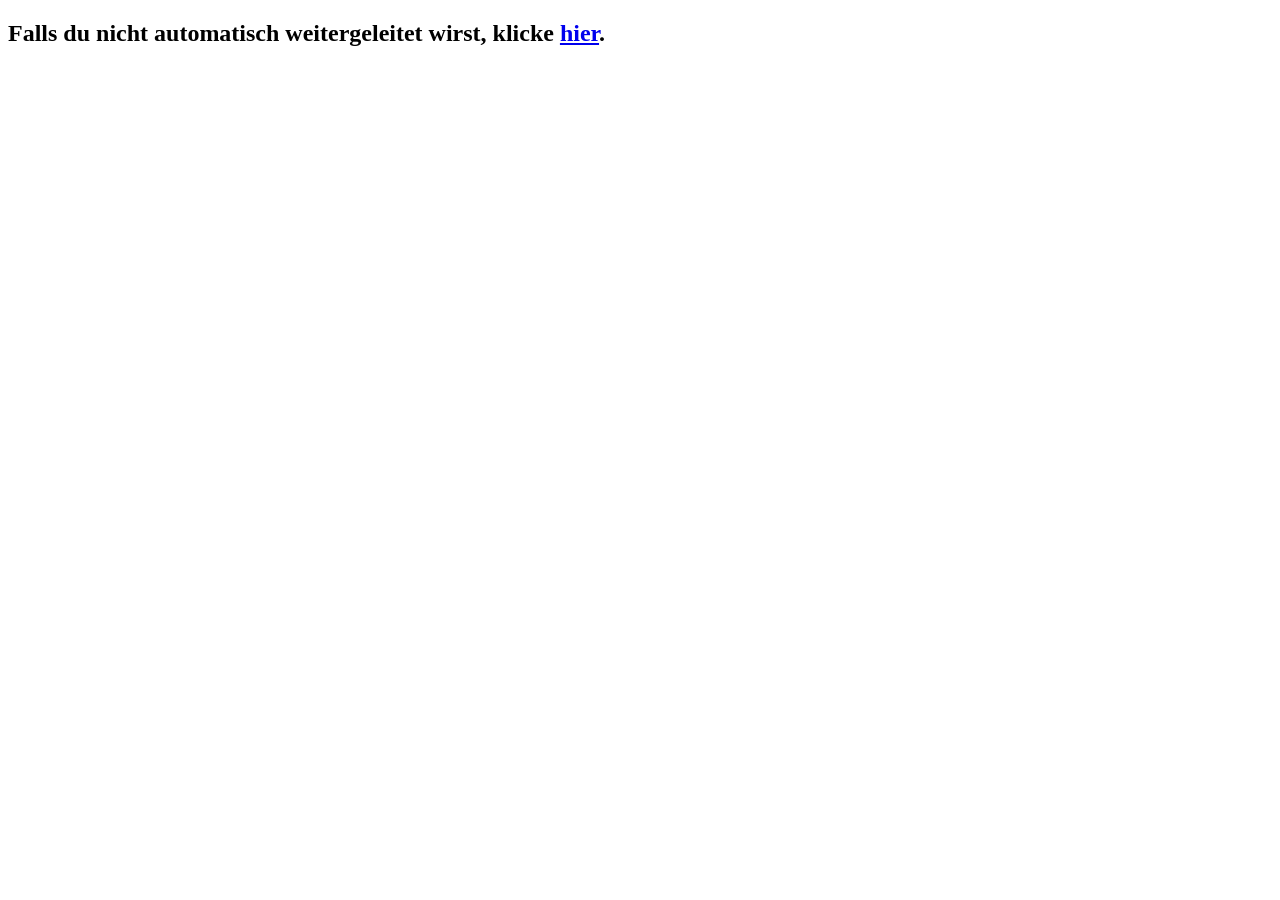
==== Public/index.html @ a08546e2 "test" ====
<!DOCTYPE html>
<html lang="de">
<head>
    <meta charset="UTF-8">
    <!-- Leitet nach genau 3 Sekunden auf die login.html weiter -->
    <meta http-equiv="refresh" content="3; URL=login.html">
    <title>Weiterleitung...</title>
</head>
<body>
    <h2>Falls du nicht automatisch weitergeleitet wirst, klicke <a href="login.html">hier</a>.</h2>
</body>
</html>
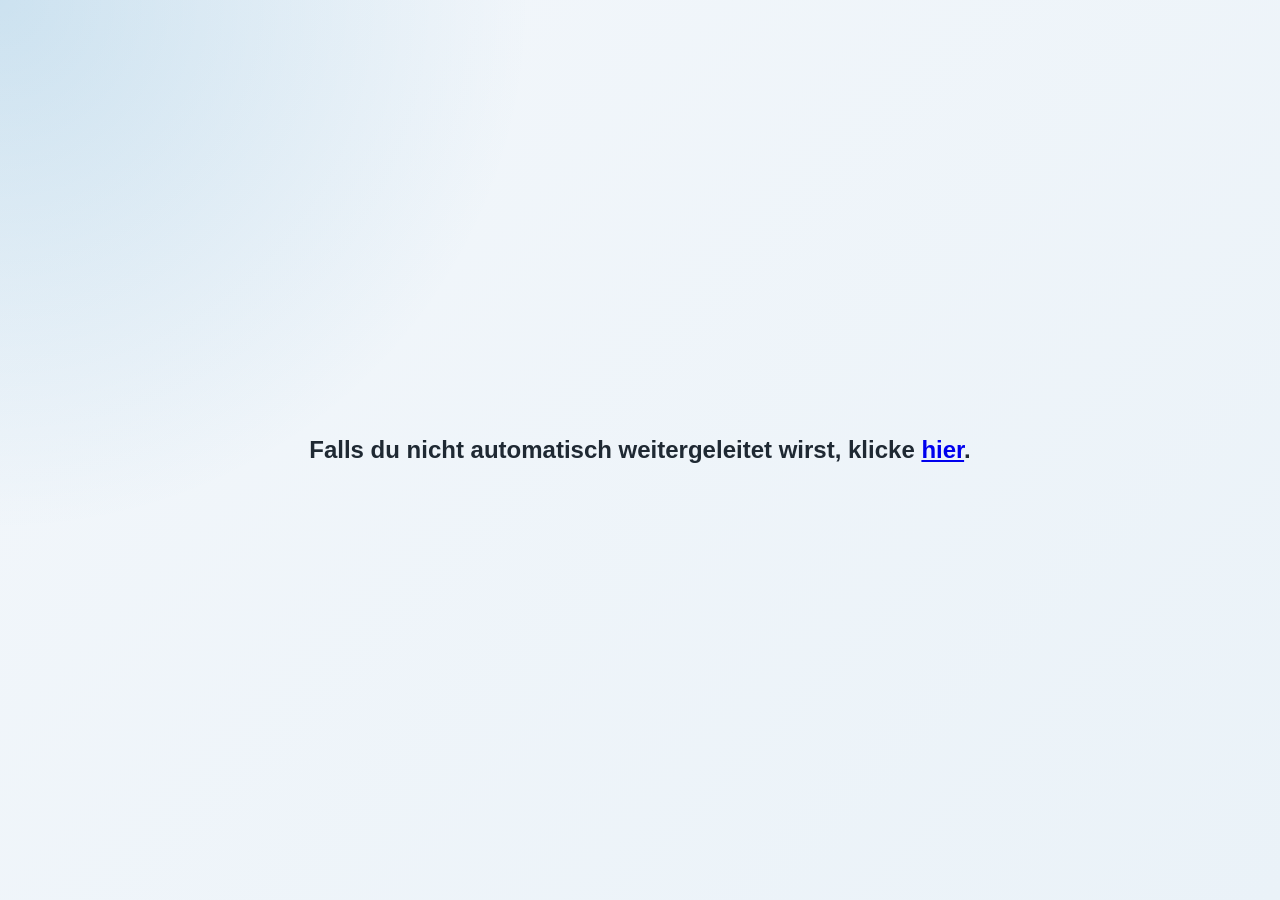
==== commit a6f76348: "redirection" ====
--- a/Public/index.html
+++ b/Public/index.html
@@ -5,8 +5,9 @@
     <!-- Leitet nach genau 3 Sekunden auf die login.html weiter -->
     <meta http-equiv="refresh" content="3; URL=login.html">
     <title>Weiterleitung...</title>
+    <link rel="stylesheet" href="CSS/style.css">
 </head>
-<body>
+<body class="auth-page">
     <h2>Falls du nicht automatisch weitergeleitet wirst, klicke <a href="login.html">hier</a>.</h2>
 </body>
 </html>
--- a/Public/CSS/style.css
+++ b/Public/CSS/style.css
@@ -0,0 +1,695 @@
+:root {
+    --bg: #f3f7fb;
+    --bg-soft: #eaf2f8;
+    --card: #ffffff;
+    --primary: #2f66a3;
+    --primary-dark: #2f66a3;
+    --primary-soft: #e4f3fb;
+    --accent: #f59e0b;
+    --text: #1f2933;
+    --muted: #64748b;
+    --border: #d8e3ec;
+    --white: #ffffff;
+    --shadow: 0 24px 60px rgba(15, 23, 42, 0.14);
+    --radius-large: 28px;
+    --radius-medium: 16px;
+}
+
+* {
+    box-sizing: border-box;
+}
+
+body {
+    margin: 0;
+    font-family: Arial, Helvetica, sans-serif;
+    color: var(--text);
+    background:
+        radial-gradient(circle at top left, rgba(0, 115, 181, 0.16), transparent 34%),
+        linear-gradient(135deg, var(--bg), var(--bg-soft));
+}
+
+.auth-page {
+    min-height: 100vh;
+    display: flex;
+    align-items: center;
+    justify-content: center;
+    padding: 32px;
+}
+
+.auth-layout {
+    width: 100%;
+    max-width: 1080px;
+    display: grid;
+    grid-template-columns: 1.1fr 430px;
+    gap: 34px;
+    align-items: center;
+}
+
+.auth-info {
+    padding: 42px;
+}
+
+
+.brand-name {
+    margin: 0;
+    font-size: 26px;
+    font-weight: 800;
+    letter-spacing: -0.5px;
+    color: var(--primary-dark);
+}
+
+.brand-subtitle {
+    margin: 2px 0 0;
+    color: var(--muted);
+    font-weight: 700;
+}
+
+.auth-info h1 {
+    max-width: 620px;
+    margin: 0 0 18px;
+    font-size: clamp(36px, 5vw, 58px);
+    line-height: 1.04;
+    letter-spacing: -1.4px;
+}
+
+.auth-info > p {
+    max-width: 560px;
+    margin: 0;
+    color: var(--muted);
+    font-size: 18px;
+    line-height: 1.7;
+}
+
+.info-list {
+    display: grid;
+    gap: 12px;
+    margin-top: 34px;
+    max-width: 560px;
+}
+
+.info-list div {
+    background: rgba(255, 255, 255, 0.72);
+    border: 1px solid rgba(216, 227, 236, 0.9);
+    border-radius: 999px;
+    padding: 13px 18px;
+    color: var(--text);
+    font-weight: 700;
+}
+
+.info-list div::before {
+    content: "✓";
+    color: var(--primary);
+    font-weight: 900;
+    margin-right: 10px;
+}
+
+.auth-card {
+    background: rgba(255, 255, 255, 0.94);
+    border: 1px solid var(--border);
+    border-radius: var(--radius-large);
+    padding: 34px;
+    box-shadow: var(--shadow);
+}
+
+.auth-header {
+    margin-bottom: 26px;
+}
+
+.eyebrow {
+    display: inline-block;
+    margin-bottom: 10px;
+    padding: 7px 12px;
+    background: var(--primary-soft);
+    color: var(--primary-dark);
+    border-radius: 999px;
+    font-size: 13px;
+    font-weight: 800;
+}
+
+.auth-header h2 {
+    margin: 0 0 8px;
+    font-size: 34px;
+    letter-spacing: -0.8px;
+}
+
+.auth-header p {
+    margin: 0;
+    color: var(--muted);
+    line-height: 1.5;
+}
+
+.auth-form {
+    display: flex;
+    flex-direction: column;
+    gap: 17px;
+}
+
+.form-group {
+    display: flex;
+    flex-direction: column;
+    gap: 8px;
+}
+
+.form-group label {
+    font-weight: 800;
+    font-size: 14px;
+}
+
+.form-group input,
+.form-group select {
+    width: 100%;
+    padding: 14px 15px;
+    border: 1px solid var(--border);
+    border-radius: var(--radius-medium);
+    font-size: 16px;
+    background: var(--white);
+    color: var(--text);
+    outline: none;
+}
+
+.form-group input:focus,
+.form-group select:focus {
+    border-color: var(--primary);
+    box-shadow: 0 0 0 4px rgba(0, 115, 181, 0.14);
+}
+
+.btn {
+    width: 100%;
+    border: none;
+    border-radius: var(--radius-medium);
+    padding: 15px 20px;
+    font-size: 16px;
+    font-weight: 900;
+    cursor: pointer;
+    transition: 0.2s ease;
+}
+
+.btn-primary {
+    margin-top: 4px;
+    background: var(--primary);
+    color: var(--white);
+}
+
+.btn-primary:hover {
+    background: var(--primary-dark);
+    transform: translateY(-1px);
+}
+
+.auth-links {
+    margin-top: 24px;
+    padding-top: 22px;
+    border-top: 1px solid var(--border);
+    text-align: center;
+}
+
+.auth-links p {
+    margin: 0 0 6px;
+    color: var(--muted);
+}
+
+.auth-links a,
+.secondary-links a {
+    color: var(--primary);
+    font-weight: 800;
+    text-decoration: none;
+}
+
+.auth-links a:hover,
+.secondary-links a:hover {
+    text-decoration: underline;
+}
+
+.secondary-links {
+    display: flex;
+    justify-content: center;
+    gap: 18px;
+    margin-top: 20px;
+    font-size: 14px;
+}
+
+@media (max-width: 880px) {
+    .auth-layout {
+        grid-template-columns: 1fr;
+        max-width: 520px;
+    }
+
+    .auth-info {
+        padding: 10px;
+        text-align: center;
+    }
+
+    .brand {
+        justify-content: center;
+        margin-bottom: 28px;
+    }
+
+    .auth-info > p,
+    .info-list {
+        margin-left: auto;
+        margin-right: auto;
+    }
+}
+
+@media (max-width: 520px) {
+    .auth-page {
+        padding: 18px;
+    }
+
+    .auth-card {
+        padding: 24px;
+        border-radius: 22px;
+    }
+
+    .secondary-links {
+        flex-direction: column;
+        gap: 8px;
+    }
+
+    .info-list div {
+        border-radius: 18px;
+    }
+}
+.auth-page {
+    min-height: 100vh;
+    padding: 0;
+    display: flex;
+    flex-direction: column;
+}
+
+.topbar {
+    width: 100%;
+    height: 76px;
+    background: #050505;
+    color: #ffffff;
+    display: flex;
+    align-items: center;
+    justify-content: space-between;
+    padding: 0 42px;
+}
+
+.topbar-brand {
+    display: flex;
+    align-items: center;
+    gap: 14px;
+    color: #ffffff;
+    text-decoration: none;
+    font-weight: 800;
+    font-size: 20px;
+    margin: 0 auto;
+}
+
+.logo-placeholder {
+    color: #ffffff;
+    font-size: 28px;
+    font-weight: 900;
+    letter-spacing: -1px;
+}
+
+.topbar-nav {
+    display: flex;
+    align-items: center;
+    gap: 24px;
+}
+
+.topbar-nav a {
+    color: #ffffff;
+    text-decoration: none;
+    font-weight: 700;
+    font-size: 15px;
+    opacity: 0.86;
+}
+
+.topbar-nav a:hover {
+    opacity: 1;
+    color: #2f66a3;
+}
+
+.auth-layout {
+    flex: 1;
+    padding: 32px;
+}
+.auth-page {
+    min-height: 100vh;
+    padding: 0;
+    display: flex;
+    flex-direction: column;
+}
+
+.topbar {
+    width: 100%;
+    height: 82px;
+    background: #000000;
+    color: #ffffff;
+    display: flex;
+    align-items: center;
+    justify-content: space-between;
+    padding: 0 42px;
+}
+
+.topbar-brand {
+    display: flex;
+    align-items: center;
+    gap: 18px;
+    color: #ffffff;
+    text-decoration: none;
+    font-weight: 800;
+    font-size: 20px;
+}
+
+.topbar-logo {
+    height: 48px;
+    width: auto;
+    display: block;
+    margin: central;
+}
+
+.topbar-nav {
+    display: flex;
+    align-items: center;
+    gap: 24px;
+}
+
+.topbar-nav a {
+    color: #ffffff;
+    text-decoration: none;
+    font-weight: 700;
+    font-size: 15px;
+    opacity: 0.9;
+}
+
+.topbar-nav a:hover {
+    opacity: 1;
+    color: #2f66a3;
+}
+
+.auth-layout {
+    flex: 1;
+    padding: 32px;
+}
+
+.dashboard-auth-layout {
+    max-width: 1120px;
+}
+
+.dashboard-panel {
+    background: rgba(255, 255, 255, 0.94);
+    border: 1px solid var(--border);
+    border-radius: var(--radius-large);
+    padding: 34px;
+    box-shadow: var(--shadow);
+    width: 100%;
+    max-width: 520px;
+}
+
+.dashboard-actions {
+    display: grid;
+    gap: 16px;
+    margin-top: 24px;
+}
+
+.dashboard-action-card {
+    display: flex;
+    align-items: center;
+    gap: 16px;
+    padding: 18px;
+    border: 1px solid var(--border);
+    border-radius: var(--radius-medium);
+    background: #ffffff;
+    color: var(--text);
+    text-decoration: none;
+    transition: 0.2s ease;
+}
+
+.dashboard-action-card:hover {
+    border-color: var(--primary);
+    background: var(--primary-soft);
+    transform: translateY(-2px);
+}
+
+.dashboard-action-icon {
+    min-width: 48px;
+    height: 48px;
+    border-radius: 14px;
+    background: #e8f0f7;
+    display: grid;
+    place-items: center;
+    font-size: 22px;
+}
+
+.dashboard-action-card h3 {
+    margin: 0 0 5px;
+    font-size: 18px;
+}
+
+.dashboard-action-card p {
+    margin: 0;
+    color: var(--muted);
+    font-size: 14px;
+    line-height: 1.45;
+}
+
+.dashboard-footer-links {
+    display: flex;
+    justify-content: center;
+    gap: 18px;
+    margin-top: 26px;
+    padding-top: 22px;
+    border-top: 1px solid var(--border);
+    font-size: 14px;
+}
+
+.dashboard-footer-links a {
+    color: var(--primary);
+    font-weight: 800;
+    text-decoration: none;
+}
+
+.dashboard-footer-links a:hover {
+    text-decoration: underline;
+}
+
+@media (max-width: 880px) {
+    .dashboard-panel {
+        max-width: 100%;
+    }
+
+    .dashboard-footer-links {
+        flex-direction: column;
+        align-items: center;
+        gap: 8px;
+    }
+}
+
+.topbar-account {
+    margin-left: auto;
+    display: flex;
+    align-items: center;
+    gap: 14px;
+    color: #ffffff;
+}
+
+.account-name {
+    font-size: 15px;
+    font-weight: 700;
+    color: #ffffff;
+}
+
+.logout-button {
+    padding: 8px 14px;
+    border: 1px solid rgba(255, 255, 255, 0.45);
+    border-radius: 999px;
+    color: #ffffff;
+    text-decoration: none;
+    font-size: 14px;
+    font-weight: 700;
+    transition: 0.2s ease;
+}
+
+.logout-button:hover {
+    background: #ffffff;
+    color: #050505;
+}
+
+@media (max-width: 600px) {
+    .topbar-account {
+        gap: 8px;
+    }
+
+    .account-name {
+        font-size: 13px;
+    }
+
+    .logout-button {
+        padding: 7px 10px;
+        font-size: 13px;
+    }
+}
+
+.lobby-layout {
+    width: 100%;
+    max-width: 1120px;
+    margin: 0 auto;
+    padding: 72px 32px;
+    display: grid;
+    grid-template-columns: 1fr 480px;
+    gap: 70px;
+    align-items: center;
+}
+
+.lobby-info h1 {
+    margin: 16px 0 18px;
+    font-size: clamp(42px, 5vw, 64px);
+    line-height: 1.05;
+    letter-spacing: -1.4px;
+}
+
+.lobby-info p {
+    max-width: 560px;
+    margin: 0;
+    color: var(--muted);
+    font-size: 18px;
+    line-height: 1.7;
+}
+
+.lobby-code-box {
+    margin-top: 36px;
+    width: fit-content;
+    min-width: 260px;
+    padding: 22px 30px;
+    border: 1px solid var(--border);
+    border-radius: var(--radius-large);
+    background: rgba(255, 255, 255, 0.88);
+    box-shadow: var(--shadow);
+}
+
+.lobby-code-box span {
+    display: block;
+    color: var(--muted);
+    font-size: 14px;
+    font-weight: 800;
+    margin-bottom: 8px;
+}
+
+.lobby-code-box strong {
+    display: block;
+    font-size: 46px;
+    letter-spacing: 8px;
+    color: var(--primary);
+    line-height: 1;
+}
+
+.lobby-panel {
+    background: rgba(255, 255, 255, 0.94);
+    border: 1px solid var(--border);
+    border-radius: var(--radius-large);
+    padding: 34px;
+    box-shadow: var(--shadow);
+}
+
+.lobby-meta {
+    display: grid;
+    grid-template-columns: 1fr 1fr;
+    gap: 14px;
+    margin: 24px 0;
+}
+
+.lobby-meta div {
+    padding: 16px;
+    border: 1px solid var(--border);
+    border-radius: var(--radius-medium);
+    background: #ffffff;
+}
+
+.lobby-meta span {
+    display: block;
+    color: var(--muted);
+    font-size: 13px;
+    font-weight: 700;
+    margin-bottom: 6px;
+}
+
+.lobby-meta strong {
+    display: block;
+    color: var(--text);
+    font-size: 15px;
+    line-height: 1.35;
+}
+
+.participant-list {
+    display: grid;
+    gap: 12px;
+    margin-top: 24px;
+}
+
+.participant-item {
+    display: flex;
+    align-items: center;
+    justify-content: space-between;
+    padding: 14px 16px;
+    border: 1px solid var(--border);
+    border-radius: var(--radius-medium);
+    background: #ffffff;
+}
+
+.participant-item span {
+    font-weight: 800;
+    color: var(--text);
+}
+
+.participant-item small {
+    color: var(--primary);
+    font-weight: 800;
+}
+
+.lobby-actions {
+    margin-top: 28px;
+    padding-top: 22px;
+    border-top: 1px solid var(--border);
+    display: flex;
+    flex-direction: column;
+    gap: 14px;
+}
+
+.lobby-button {
+    display: block;
+    text-align: center;
+    text-decoration: none;
+}
+
+.lobby-secondary-link {
+    text-align: center;
+    color: var(--primary);
+    text-decoration: none;
+    font-weight: 800;
+}
+
+.lobby-secondary-link:hover {
+    text-decoration: underline;
+}
+
+@media (max-width: 920px) {
+    .lobby-layout {
+        grid-template-columns: 1fr;
+        gap: 36px;
+        padding: 42px 20px;
+    }
+
+    .lobby-code-box {
+        width: 100%;
+    }
+}
+
+@media (max-width: 540px) {
+    .lobby-meta {
+        grid-template-columns: 1fr;
+    }
+
+    .lobby-panel {
+        padding: 24px;
+    }
+
+    .lobby-code-box strong {
+        font-size: 38px;
+        letter-spacing: 5px;
+    }
+}
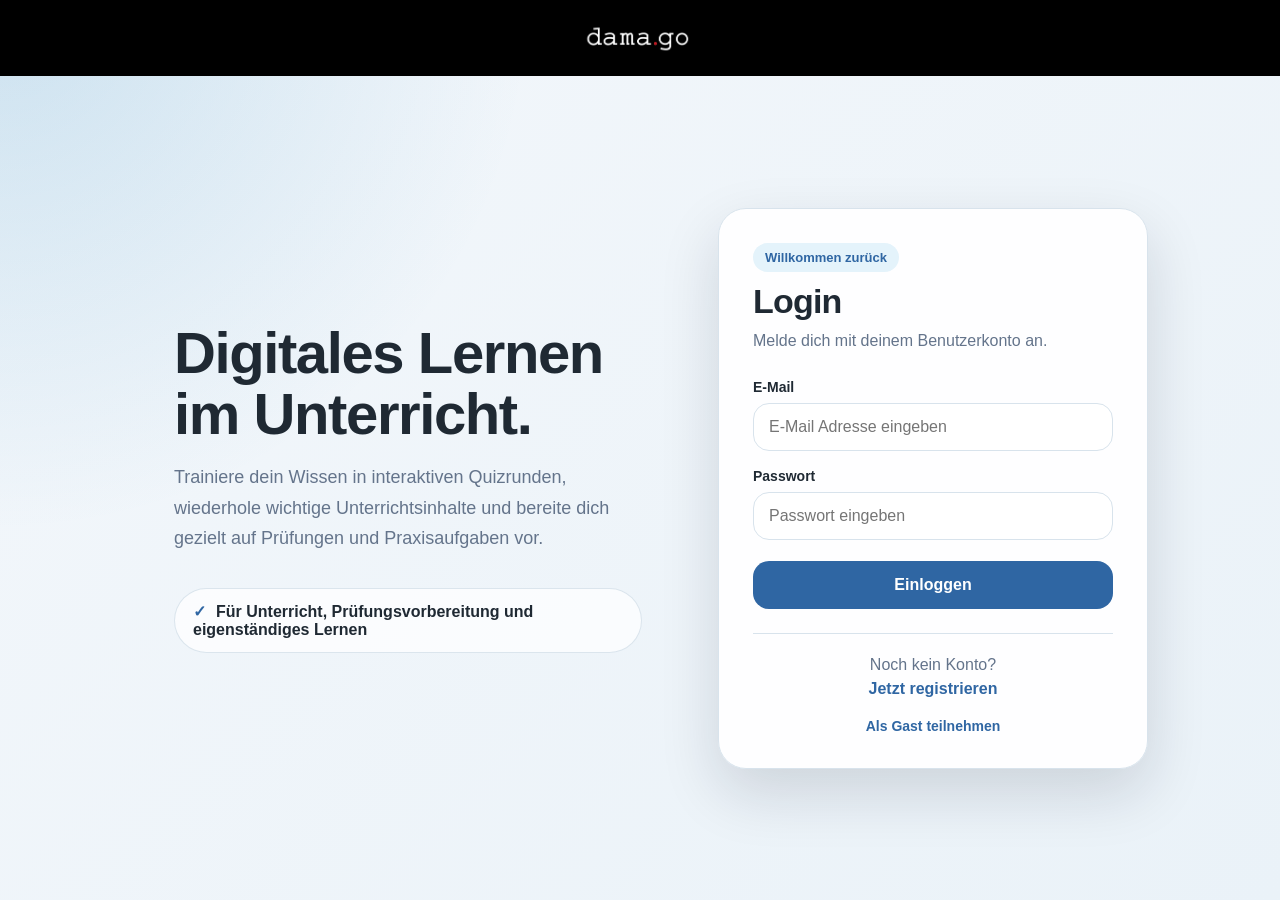
==== commit 2931109e: "new" ====
--- a/Public/index.html
+++ b/Public/index.html
@@ -3,7 +3,7 @@
 <head>
     <meta charset="UTF-8">
     <!-- Leitet nach genau 3 Sekunden auf die login.html weiter -->
-    <meta http-equiv="refresh" content="3; URL=login.html">
+    <meta http-equiv="refresh" content="0; URL=login.html">
     <title>Weiterleitung...</title>
     <link rel="stylesheet" href="CSS/style.css">
 </head>
--- a/Public/CSS/style.css
+++ b/Public/CSS/style.css
@@ -354,6 +354,9 @@
     text-decoration: none;
     font-weight: 800;
     font-size: 20px;
+    position: absolute;
+    left: 50%;
+    transform: translateX(-50%);
 }
 
 .topbar-logo {
@@ -525,20 +528,30 @@
     }
 }
 
+/* ==============================
+   Lobby-Seite
+   ============================== */
+
+body.lobby-page {
+    overflow: hidden;
+}
+
 .lobby-layout {
     width: 100%;
-    max-width: 1120px;
+    max-width: 1280px;
+    height: calc(100vh - 76px);
     margin: 0 auto;
-    padding: 72px 32px;
+    padding: 32px 40px;
     display: grid;
-    grid-template-columns: 1fr 480px;
-    gap: 70px;
-    align-items: center;
+    grid-template-columns: 1fr 560px;
+    gap: 80px;
+    align-items: center;
+    overflow: hidden;
 }
 
 .lobby-info h1 {
-    margin: 16px 0 18px;
-    font-size: clamp(42px, 5vw, 64px);
+    margin: 14px 0 16px;
+    font-size: clamp(38px, 4vw, 56px);
     line-height: 1.05;
     letter-spacing: -1.4px;
 }
@@ -547,19 +560,20 @@
     max-width: 560px;
     margin: 0;
     color: var(--muted);
-    font-size: 18px;
-    line-height: 1.7;
+    font-size: 17px;
+    line-height: 1.6;
 }
 
 .lobby-code-box {
-    margin-top: 36px;
+    margin-top: 28px;
     width: fit-content;
-    min-width: 260px;
-    padding: 22px 30px;
+    min-width: 300px;
+    padding: 22px 32px;
     border: 1px solid var(--border);
     border-radius: var(--radius-large);
     background: rgba(255, 255, 255, 0.88);
     box-shadow: var(--shadow);
+    text-align: center;
 }
 
 .lobby-code-box span {
@@ -567,7 +581,7 @@
     color: var(--muted);
     font-size: 14px;
     font-weight: 800;
-    margin-bottom: 8px;
+    margin-bottom: 10px;
 }
 
 .lobby-code-box strong {
@@ -578,26 +592,65 @@
     line-height: 1;
 }
 
+.lobby-hints {
+    margin-top: 22px;
+    max-width: 560px;
+    padding: 20px 24px;
+    border: 1px solid var(--border);
+    border-radius: var(--radius-large);
+    background: rgba(255, 255, 255, 0.78);
+    box-shadow: 0 16px 38px rgba(15, 23, 42, 0.08);
+}
+
+.lobby-hints h3 {
+    margin: 0 0 12px;
+    font-size: 20px;
+}
+
+.lobby-hints ul {
+    margin: 0;
+    padding-left: 20px;
+    color: var(--muted);
+    line-height: 1.7;
+}
+
 .lobby-panel {
     background: rgba(255, 255, 255, 0.94);
     border: 1px solid var(--border);
     border-radius: var(--radius-large);
-    padding: 34px;
+    padding: 28px;
     box-shadow: var(--shadow);
+    height: 100%;
+    max-height: 760px;
+    display: flex;
+    flex-direction: column;
+}
+
+.lobby-panel .auth-header {
+    margin-bottom: 20px;
+}
+
+.lobby-panel .auth-header h2 {
+    margin-bottom: 6px;
 }
 
 .lobby-meta {
     display: grid;
     grid-template-columns: 1fr 1fr;
     gap: 14px;
-    margin: 24px 0;
+    margin: 20px 0;
 }
 
 .lobby-meta div {
+    min-height: 88px;
     padding: 16px;
     border: 1px solid var(--border);
     border-radius: var(--radius-medium);
     background: #ffffff;
+    text-align: center;
+    display: flex;
+    flex-direction: column;
+    justify-content: center;
 }
 
 .lobby-meta span {
@@ -605,27 +658,70 @@
     color: var(--muted);
     font-size: 13px;
     font-weight: 700;
-    margin-bottom: 6px;
+    margin-bottom: 8px;
 }
 
 .lobby-meta strong {
     display: block;
     color: var(--text);
-    font-size: 15px;
+    font-size: 16px;
     line-height: 1.35;
+}
+
+.participant-section {
+    margin-top: 18px;
+    min-height: 0;
+    display: flex;
+    flex-direction: column;
+}
+
+.participant-header {
+    display: flex;
+    justify-content: space-between;
+    align-items: center;
+    margin-bottom: 14px;
+}
+
+.participant-header h3 {
+    margin: 0;
+    font-size: 18px;
+}
+
+.participant-header span {
+    color: var(--primary);
+    font-weight: 800;
+    font-size: 14px;
 }
 
 .participant-list {
     display: grid;
     gap: 12px;
-    margin-top: 24px;
+    max-height: 250px;
+    overflow-y: auto;
+    padding-right: 6px;
+}
+
+.participant-list::-webkit-scrollbar {
+    width: 8px;
+}
+
+.participant-list::-webkit-scrollbar-track {
+    background: #edf4fa;
+    border-radius: 999px;
+}
+
+.participant-list::-webkit-scrollbar-thumb {
+    background: var(--primary);
+    border-radius: 999px;
 }
 
 .participant-item {
+    min-height: 56px;
     display: flex;
     align-items: center;
     justify-content: space-between;
-    padding: 14px 16px;
+    gap: 18px;
+    padding: 12px 18px;
     border: 1px solid var(--border);
     border-radius: var(--radius-medium);
     background: #ffffff;
@@ -642,12 +738,12 @@
 }
 
 .lobby-actions {
-    margin-top: 28px;
-    padding-top: 22px;
+    margin-top: auto;
+    padding-top: 18px;
     border-top: 1px solid var(--border);
     display: flex;
     flex-direction: column;
-    gap: 14px;
+    gap: 12px;
 }
 
 .lobby-button {
@@ -667,19 +763,40 @@
     text-decoration: underline;
 }
 
-@media (max-width: 920px) {
+/* Tablet und kleine Bildschirme:
+   Hier darf die Seite wieder scrollen, damit nichts abgeschnitten wird. */
+@media (max-width: 1020px) {
+    body.lobby-page {
+        overflow: auto;
+    }
+
     .lobby-layout {
+        height: auto;
+        overflow: visible;
         grid-template-columns: 1fr;
-        gap: 36px;
-        padding: 42px 20px;
+        gap: 42px;
+        padding: 42px 24px;
+    }
+
+    .lobby-panel {
+        height: auto;
+        max-height: none;
     }
 
     .lobby-code-box {
         width: 100%;
     }
+
+    .participant-list {
+        max-height: 320px;
+    }
 }
 
 @media (max-width: 540px) {
+    .lobby-layout {
+        padding: 32px 18px;
+    }
+
     .lobby-meta {
         grid-template-columns: 1fr;
     }
@@ -692,4 +809,278 @@
         font-size: 38px;
         letter-spacing: 5px;
     }
-}+
+    .participant-header {
+        flex-direction: column;
+        align-items: flex-start;
+        gap: 6px;
+    }
+
+    .participant-item {
+        flex-direction: column;
+        justify-content: center;
+        text-align: center;
+        gap: 6px;
+    }
+}
+
+/* ==============================
+   Quiz-Code-Seite
+   ============================== */
+
+body {
+    margin: 0;
+}
+
+.auth-page {
+    min-height: 100vh;
+    padding: 0;
+    display: flex;
+    flex-direction: column;
+}
+
+/* Schwarzer Balken ganz oben */
+.topbar {
+    position: relative;
+    width: 100%;
+    height: 76px;
+    background: #000000;
+    color: #ffffff;
+    display: flex;
+    align-items: center;
+    justify-content: flex-end;
+    padding: 0 32px;
+    box-sizing: border-box;
+}
+
+/* Logo exakt mittig im schwarzen Balken */
+.topbar-brand {
+    position: absolute;
+    left: 50%;
+    transform: translateX(-50%);
+    display: flex;
+    align-items: center;
+    justify-content: center;
+    text-decoration: none;
+}
+
+.topbar-logo {
+    height: 42px;
+    width: auto;
+    display: block;
+}
+
+/* Account rechts */
+.topbar-account {
+    display: flex;
+    align-items: center;
+    gap: 14px;
+    color: #ffffff;
+    z-index: 2;
+}
+
+.account-name {
+    font-size: 15px;
+    font-weight: 700;
+    color: #ffffff;
+}
+
+.logout-button {
+    padding: 8px 14px;
+    border: 1px solid rgba(255, 255, 255, 0.45);
+    border-radius: 999px;
+    color: #ffffff;
+    text-decoration: none;
+    font-size: 14px;
+    font-weight: 700;
+    transition: 0.2s ease;
+}
+
+.logout-button:hover {
+    background: #ffffff;
+    color: #050505;
+}
+
+/* quiz-style.css für game.php */
+
+/* Hintergrund und allgemeine Schrift */
+body.quiz-play-page {
+    background: linear-gradient(to bottom, #e6f0fa, #f4f7fa);
+    font-family: "Segoe UI", Tahoma, Geneva, Verdana, sans-serif;
+    color: #333;
+    margin: 0;
+    padding: 0;
+}
+
+/* Layout Hauptbereich */
+.play-layout {
+    display: flex;
+    gap: 20px;
+    padding: 20px;
+    flex-wrap: wrap;
+}
+
+/* Linke Spalte: Quiz-Fragen */
+.quiz-main {
+    flex: 2;
+    background: #ffffff;
+    border-radius: 12px;
+    padding: 20px;
+    box-shadow: 0 2px 6px rgba(0,0,0,0.1);
+}
+
+.quiz-topline {
+    display: flex;
+    justify-content: space-between;
+    align-items: center;
+    margin-bottom: 15px;
+}
+
+.quiz-topline .eyebrow {
+    font-size: 14px;
+    color: #6c757d;
+}
+
+.quiz-topline h1 {
+    margin: 0;
+    font-size: 20px;
+    color: #333;
+}
+
+.timer-box {
+    background: #007bff;
+    color: #fff;
+    padding: 5px 12px;
+    border-radius: 6px;
+    text-align: center;
+}
+
+/* Frage Karte */
+.question-card {
+    margin-bottom: 20px;
+}
+
+.question-label {
+    font-size: 13px;
+    color: #6c757d;
+    margin-bottom: 5px;
+}
+
+.question-card h2 {
+    margin: 0;
+    font-size: 18px;
+    color: #333;
+}
+
+/* Antwort-Buttons */
+.millionaire-answers {
+    display: flex;
+    flex-direction: column;
+    gap: 12px;
+    margin-top: 15px;
+}
+
+.millionaire-answer {
+    background: #007bff;
+    color: #fff;
+    border: none;
+    border-radius: 8px;
+    padding: 12px;
+    font-size: 16px;
+    cursor: pointer;
+    display: flex;
+    align-items: center;
+    transition: all 0.2s ease;
+}
+
+.millionaire-answer:hover {
+    background: #0056b3;
+    transform: translateY(-2px);
+}
+
+.answer-letter {
+    font-weight: bold;
+    margin-right: 10px;
+}
+
+.answer-text {
+    flex: 1;
+}
+
+.quiz-help p {
+    margin-top: 10px;
+    font-size: 13px;
+    color: #6c757d;
+}
+
+/* Rechte Spalte: Ranking */
+.ranking-panel {
+    flex: 1;
+    background: #ffffff;
+    border-radius: 12px;
+    padding: 20px;
+    box-shadow: 0 2px 6px rgba(0,0,0,0.1);
+    height: max-content;
+}
+
+.ranking-header .eyebrow {
+    font-size: 14px;
+    color: #6c757d;
+}
+
+.ranking-header h2 {
+    margin: 0 0 10px 0;
+    font-size: 18px;
+    color: #333;
+}
+
+.ranking-list {
+    display: flex;
+    flex-direction: column;
+    gap: 8px;
+}
+
+.ranking-item {
+    display: flex;
+    gap: 10px;
+    align-items: center;
+    padding: 6px 10px;
+    background: #f8f9fa;
+    border-radius: 6px;
+}
+
+.ranking-item.rank-first {
+    background: #fff3cd;
+}
+
+.rank-position {
+    font-weight: bold;
+    width: 24px;
+    text-align: center;
+}
+
+.rank-player {
+    display: flex;
+    justify-content: space-between;
+    flex: 1;
+}
+
+.ranking-footer {
+    margin-top: 10px;
+    font-size: 13px;
+    color: #6c757d;
+}
+
+/* Responsive Anpassung */
+@media (max-width: 768px) {
+    .play-layout {
+        flex-direction: column;
+    }
+
+    .quiz-main, .ranking-panel {
+        flex: 1 1 100%;
+    }
+}
+
+
+
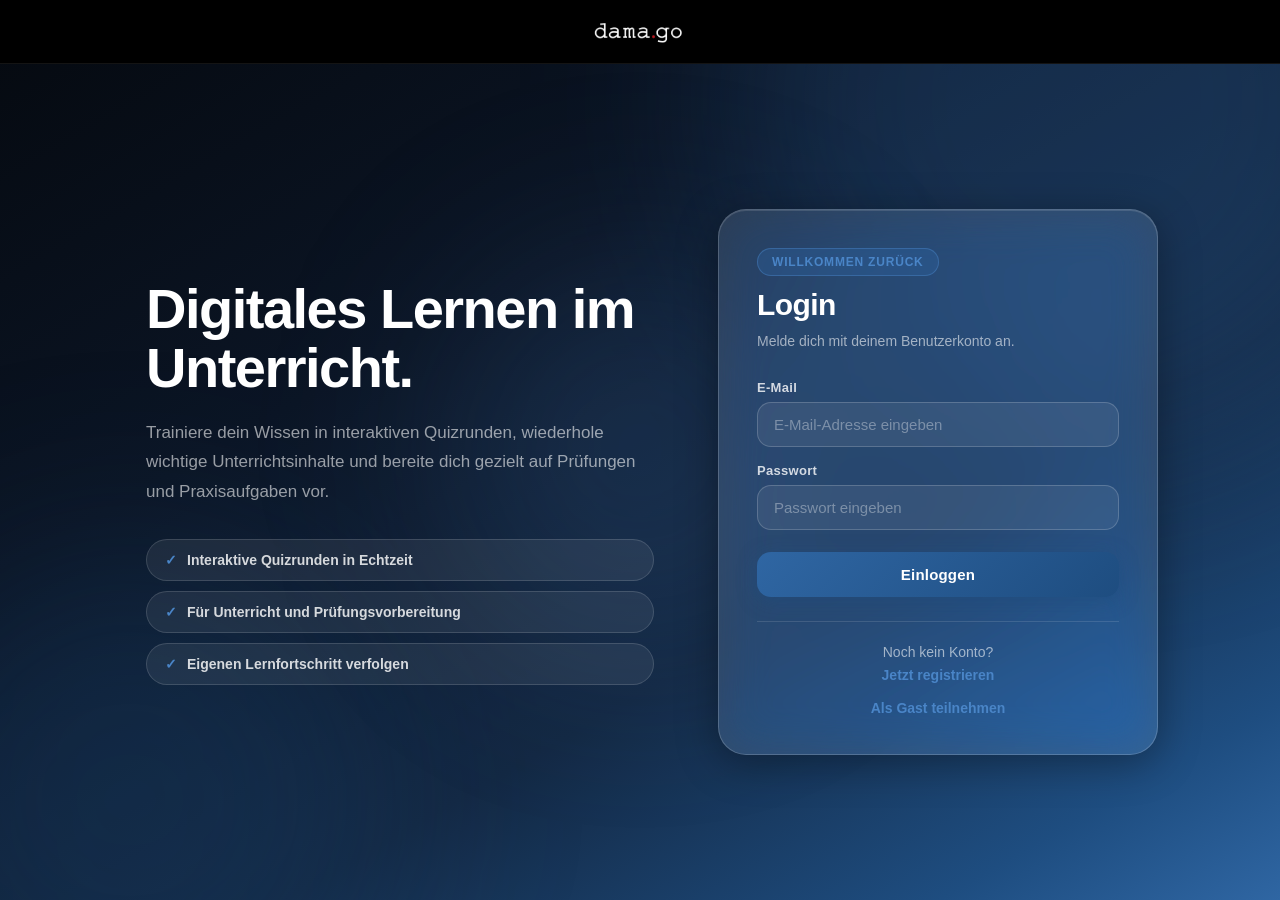
==== commit 3d37e141: "Neues Design" ====
--- a/Public/index.html
+++ b/Public/index.html
@@ -8,6 +8,5 @@
     <link rel="stylesheet" href="CSS/style.css">
 </head>
 <body class="auth-page">
-    <h2>Falls du nicht automatisch weitergeleitet wirst, klicke <a href="login.html">hier</a>.</h2>
 </body>
-</html>+</html>
--- a/Public/CSS/style.css
+++ b/Public/CSS/style.css
@@ -1,652 +1,653 @@
+/* ============================================================
+   damago.learn – Glassmorphism Design
+   ============================================================ */
+
+/* ── Variables ── */
 :root {
-    --bg: #f3f7fb;
-    --bg-soft: #eaf2f8;
-    --card: #ffffff;
-    --primary: #2f66a3;
-    --primary-dark: #2f66a3;
-    --primary-soft: #e4f3fb;
-    --accent: #f59e0b;
-    --text: #1f2933;
-    --muted: #64748b;
-    --border: #d8e3ec;
-    --white: #ffffff;
-    --shadow: 0 24px 60px rgba(15, 23, 42, 0.14);
-    --radius-large: 28px;
-    --radius-medium: 16px;
-}
-
-* {
-    box-sizing: border-box;
-}
+    --bg-gradient: linear-gradient(150deg, #05090f 0%, #0b1525 35%, #132843 65%, #1e4d80 88%, #2f66a3 100%);
+    --primary:        #2f66a3;
+    --primary-light:  #4a85c7;
+    --primary-dark:   #1e4d80;
+    --accent:         #f59e0b;
+
+    --glass:          rgba(255, 255, 255, 0.09);
+    --glass-md:       rgba(255, 255, 255, 0.13);
+    --glass-strong:   rgba(255, 255, 255, 0.18);
+    --glass-border:   rgba(255, 255, 255, 0.18);
+    --glass-border-strong: rgba(255, 255, 255, 0.32);
+    --glass-shadow:   0 8px 40px rgba(0, 0, 0, 0.35), inset 0 1px 0 rgba(255,255,255,0.12);
+    --blur:           blur(24px) saturate(160%);
+
+    --text:           #ffffff;
+    --text-muted:     rgba(255, 255, 255, 0.58);
+    --text-dark:      #1f2933;
+
+    --radius-xl:  28px;
+    --radius-lg:  20px;
+    --radius-md:  14px;
+    --radius-sm:  10px;
+}
+
+/* ── Reset ── */
+*, *::before, *::after { box-sizing: border-box; }
 
 body {
     margin: 0;
-    font-family: Arial, Helvetica, sans-serif;
+    padding: 0;
+    font-family: -apple-system, BlinkMacSystemFont, 'Segoe UI', Arial, sans-serif;
+    min-height: 100vh;
+    background: var(--bg-gradient);
+    background-attachment: fixed;
     color: var(--text);
-    background:
-        radial-gradient(circle at top left, rgba(0, 115, 181, 0.16), transparent 34%),
-        linear-gradient(135deg, var(--bg), var(--bg-soft));
-}
-
+}
+
+/* ── Dekorative Hintergrund-Orbs ── */
+.page-orbs {
+    position: fixed;
+    inset: 0;
+    overflow: hidden;
+    pointer-events: none;
+    z-index: 0;
+}
+
+.orb {
+    position: absolute;
+    border-radius: 50%;
+    filter: blur(100px);
+}
+
+.orb-1 {
+    width: 700px;
+    height: 700px;
+    background: rgba(47, 102, 163, 0.28);
+    top: -250px;
+    right: -150px;
+}
+
+.orb-2 {
+    width: 500px;
+    height: 500px;
+    background: rgba(30, 77, 128, 0.22);
+    bottom: -150px;
+    left: -120px;
+}
+
+.orb-3 {
+    width: 380px;
+    height: 380px;
+    background: rgba(74, 133, 199, 0.16);
+    top: 50%;
+    left: 50%;
+    transform: translate(-50%, -50%);
+}
+
+/* Inhalt immer über den Orbs (.topbar hat eigenes z-index: 1000, braucht keinen Eintrag hier) */
+.auth-layout,
+.lobby-layout,
+.host-layout,
+.play-layout,
+main.container {
+    position: relative;
+    z-index: 1;
+}
+
+/* ============================================================
+   Topbar
+   ============================================================ */
+.topbar {
+    position: sticky;
+    top: 0;
+    z-index: 1000;
+    width: 100%;
+    height: 64px;
+    background: #000000;
+    border-bottom: 1px solid rgba(255, 255, 255, 0.08);
+    display: flex;
+    align-items: center;
+    justify-content: space-between;
+    padding: 0 28px;
+    box-sizing: border-box;
+}
+
+.topbar-brand {
+    position: absolute;
+    left: 50%;
+    transform: translateX(-50%);
+    display: flex;
+    align-items: center;
+    text-decoration: none;
+}
+
+.topbar-logo {
+    height: 36px;
+    width: auto;
+    display: block;
+    mix-blend-mode: screen; /* Schwarzer PNG-Hintergrund wird auf dunklem Topbar transparent */
+}
+
+.logo-placeholder {
+    color: #fff;
+    font-size: 22px;
+    font-weight: 900;
+    letter-spacing: -1px;
+}
+
+.topbar-nav {
+    display: flex;
+    align-items: center;
+    gap: 20px;
+}
+
+.topbar-nav a {
+    color: rgba(255,255,255,0.80);
+    text-decoration: none;
+    font-weight: 600;
+    font-size: 14px;
+    transition: color 0.2s;
+}
+
+.topbar-nav a:hover { color: #fff; }
+
+.topbar-account {
+    display: flex;
+    align-items: center;
+    gap: 12px;
+    z-index: 2;
+    margin-left: auto;
+}
+
+.account-name {
+    font-size: 14px;
+    font-weight: 600;
+    color: rgba(255,255,255,0.85);
+}
+
+.logout-button {
+    padding: 7px 16px;
+    border: 1px solid rgba(255,255,255,0.30);
+    border-radius: 999px;
+    color: rgba(255,255,255,0.85);
+    text-decoration: none;
+    font-size: 13px;
+    font-weight: 600;
+    transition: background 0.2s, color 0.2s, border-color 0.2s;
+}
+
+.logout-button:hover {
+    background: rgba(255,255,255,0.12);
+    color: #fff;
+    border-color: rgba(255,255,255,0.55);
+}
+
+/* ============================================================
+   Allgemeine Karten-Basis (Glass)
+   ============================================================ */
+.glass-card {
+    background: var(--glass-md);
+    backdrop-filter: var(--blur);
+    -webkit-backdrop-filter: var(--blur);
+    border: 1px solid var(--glass-border);
+    border-radius: var(--radius-xl);
+    box-shadow: var(--glass-shadow);
+}
+
+/* ============================================================
+   Auth-Seiten (Login / Register)
+   ============================================================ */
 .auth-page {
     min-height: 100vh;
     display: flex;
+    flex-direction: column;
+}
+
+.auth-layout {
+    flex: 1;
+    display: grid;
+    grid-template-columns: 1.1fr 440px;
+    gap: 40px;
     align-items: center;
-    justify-content: center;
-    padding: 32px;
-}
-
-.auth-layout {
+    max-width: 1100px;
+    margin: 0 auto;
+    padding: 48px 32px;
     width: 100%;
-    max-width: 1080px;
-    display: grid;
-    grid-template-columns: 1.1fr 430px;
-    gap: 34px;
-    align-items: center;
-}
-
-.auth-info {
-    padding: 42px;
-}
-
+}
+
+/* Linke Seite: Info-Text */
+.auth-info { padding: 24px; }
+
+.auth-info h1 {
+    margin: 0 0 20px;
+    font-size: clamp(34px, 4.5vw, 56px);
+    line-height: 1.06;
+    letter-spacing: -1.5px;
+    color: #fff;
+    font-weight: 800;
+}
+
+.auth-info > p {
+    margin: 0;
+    color: var(--text-muted);
+    font-size: 17px;
+    line-height: 1.75;
+    max-width: 520px;
+}
 
 .brand-name {
-    margin: 0;
-    font-size: 26px;
+    margin: 0 0 6px;
+    font-size: 16px;
     font-weight: 800;
-    letter-spacing: -0.5px;
-    color: var(--primary-dark);
+    letter-spacing: 0.5px;
+    color: var(--primary-light);
+    text-transform: uppercase;
 }
 
 .brand-subtitle {
-    margin: 2px 0 0;
-    color: var(--muted);
-    font-weight: 700;
-}
-
-.auth-info h1 {
-    max-width: 620px;
-    margin: 0 0 18px;
-    font-size: clamp(36px, 5vw, 58px);
-    line-height: 1.04;
-    letter-spacing: -1.4px;
-}
-
-.auth-info > p {
-    max-width: 560px;
-    margin: 0;
-    color: var(--muted);
-    font-size: 18px;
-    line-height: 1.7;
+    margin: 0 0 28px;
+    color: var(--text-muted);
+    font-size: 14px;
 }
 
 .info-list {
     display: grid;
-    gap: 12px;
-    margin-top: 34px;
-    max-width: 560px;
+    gap: 10px;
+    margin-top: 32px;
+    max-width: 520px;
 }
 
 .info-list div {
-    background: rgba(255, 255, 255, 0.72);
-    border: 1px solid rgba(216, 227, 236, 0.9);
+    background: rgba(255,255,255,0.07);
+    border: 1px solid rgba(255,255,255,0.14);
     border-radius: 999px;
-    padding: 13px 18px;
-    color: var(--text);
-    font-weight: 700;
+    padding: 12px 18px;
+    color: rgba(255,255,255,0.82);
+    font-weight: 600;
+    font-size: 14px;
 }
 
 .info-list div::before {
     content: "✓";
-    color: var(--primary);
+    color: var(--primary-light);
     font-weight: 900;
     margin-right: 10px;
 }
 
+/* Rechte Seite: Auth-Karte */
 .auth-card {
-    background: rgba(255, 255, 255, 0.94);
-    border: 1px solid var(--border);
-    border-radius: var(--radius-large);
-    padding: 34px;
-    box-shadow: var(--shadow);
-}
-
-.auth-header {
-    margin-bottom: 26px;
-}
+    background: var(--glass-md);
+    backdrop-filter: var(--blur);
+    -webkit-backdrop-filter: var(--blur);
+    border: 1px solid var(--glass-border);
+    border-radius: var(--radius-xl);
+    box-shadow: var(--glass-shadow);
+    padding: 38px;
+}
+
+.auth-header { margin-bottom: 28px; }
 
 .eyebrow {
     display: inline-block;
-    margin-bottom: 10px;
-    padding: 7px 12px;
-    background: var(--primary-soft);
-    color: var(--primary-dark);
+    margin-bottom: 12px;
+    padding: 6px 14px;
+    background: rgba(47, 102, 163, 0.35);
+    border: 1px solid rgba(74, 133, 199, 0.45);
     border-radius: 999px;
-    font-size: 13px;
-    font-weight: 800;
+    font-size: 12px;
+    font-weight: 700;
+    color: var(--primary-light);
+    text-transform: uppercase;
+    letter-spacing: 0.8px;
 }
 
 .auth-header h2 {
     margin: 0 0 8px;
-    font-size: 34px;
-    letter-spacing: -0.8px;
+    font-size: 30px;
+    font-weight: 800;
+    letter-spacing: -0.6px;
+    color: #fff;
 }
 
 .auth-header p {
     margin: 0;
-    color: var(--muted);
-    line-height: 1.5;
-}
-
+    color: var(--text-muted);
+    font-size: 14px;
+    line-height: 1.6;
+}
+
+/* Form */
 .auth-form {
     display: flex;
     flex-direction: column;
-    gap: 17px;
+    gap: 16px;
 }
 
 .form-group {
     display: flex;
     flex-direction: column;
-    gap: 8px;
+    gap: 7px;
 }
 
 .form-group label {
-    font-weight: 800;
-    font-size: 14px;
+    font-weight: 700;
+    font-size: 13px;
+    color: rgba(255,255,255,0.80);
+    letter-spacing: 0.3px;
 }
 
 .form-group input,
 .form-group select {
     width: 100%;
-    padding: 14px 15px;
-    border: 1px solid var(--border);
-    border-radius: var(--radius-medium);
-    font-size: 16px;
-    background: var(--white);
-    color: var(--text);
+    padding: 13px 16px;
+    background: rgba(255,255,255,0.07);
+    border: 1px solid rgba(255,255,255,0.18);
+    border-radius: var(--radius-md);
+    font-size: 15px;
+    color: #fff;
     outline: none;
-}
+    transition: border-color 0.2s, background 0.2s;
+    -webkit-appearance: none;
+    appearance: none;
+}
+
+/* Dropdown-Pfeil für Select-Felder */
+.form-group select {
+    padding-right: 42px;
+    background-image: url("data:image/svg+xml,%3Csvg xmlns='http://www.w3.org/2000/svg' width='18' height='18' viewBox='0 0 24 24' fill='none' stroke='rgba(255,255,255,0.55)' stroke-width='2.5' stroke-linecap='round' stroke-linejoin='round'%3E%3Cpolyline points='6 9 12 15 18 9'%3E%3C/polyline%3E%3C/svg%3E");
+    background-repeat: no-repeat;
+    background-position: right 14px center;
+    background-size: 18px 18px;
+    cursor: pointer;
+}
+
+.form-group input::placeholder { color: rgba(255,255,255,0.35); }
 
 .form-group input:focus,
 .form-group select:focus {
-    border-color: var(--primary);
-    box-shadow: 0 0 0 4px rgba(0, 115, 181, 0.14);
-}
-
+    border-color: rgba(74,133,199,0.80);
+    background: rgba(255,255,255,0.11);
+    box-shadow: 0 0 0 3px rgba(47,102,163,0.25);
+}
+
+.form-group select option {
+    background: #1a3a5c;
+    color: #fff;
+}
+
+/* Buttons */
 .btn {
     width: 100%;
     border: none;
-    border-radius: var(--radius-medium);
-    padding: 15px 20px;
-    font-size: 16px;
-    font-weight: 900;
+    border-radius: var(--radius-md);
+    padding: 14px 20px;
+    font-size: 15px;
+    font-weight: 700;
     cursor: pointer;
-    transition: 0.2s ease;
+    transition: all 0.2s ease;
+    letter-spacing: 0.2px;
 }
 
 .btn-primary {
-    margin-top: 4px;
-    background: var(--primary);
-    color: var(--white);
+    margin-top: 6px;
+    background: linear-gradient(135deg, #2f66a3, #1e4d80);
+    color: #fff;
+    box-shadow: 0 4px 18px rgba(30,77,128,0.55);
 }
 
 .btn-primary:hover {
-    background: var(--primary-dark);
+    background: linear-gradient(135deg, #3d7cbd, #2f66a3);
     transform: translateY(-1px);
-}
-
+    box-shadow: 0 6px 22px rgba(30,77,128,0.65);
+}
+
+.btn-primary:active { transform: translateY(0); }
+
+/* Auth Links */
 .auth-links {
     margin-top: 24px;
     padding-top: 22px;
-    border-top: 1px solid var(--border);
+    border-top: 1px solid rgba(255,255,255,0.12);
     text-align: center;
 }
 
 .auth-links p {
     margin: 0 0 6px;
-    color: var(--muted);
+    color: var(--text-muted);
+    font-size: 14px;
 }
 
 .auth-links a,
 .secondary-links a {
-    color: var(--primary);
-    font-weight: 800;
+    color: var(--primary-light);
+    font-weight: 700;
     text-decoration: none;
+    font-size: 14px;
+    transition: color 0.2s;
 }
 
 .auth-links a:hover,
 .secondary-links a:hover {
+    color: #fff;
     text-decoration: underline;
 }
 
 .secondary-links {
+    display: flex;
+    justify-content: center;
+    gap: 16px;
+    margin-top: 16px;
+}
+
+/* ============================================================
+   Dashboard
+   ============================================================ */
+.dashboard-auth-layout { max-width: 1100px; }
+
+.dashboard-panel {
+    background: var(--glass-md);
+    backdrop-filter: var(--blur);
+    -webkit-backdrop-filter: var(--blur);
+    border: 1px solid var(--glass-border);
+    border-radius: var(--radius-xl);
+    box-shadow: var(--glass-shadow);
+    padding: 36px;
+    width: 100%;
+}
+
+.dashboard-actions {
+    display: grid;
+    gap: 12px;
+    margin-top: 24px;
+}
+
+.dashboard-action-card {
+    display: flex;
+    align-items: center;
+    gap: 16px;
+    padding: 16px 18px;
+    background: rgba(255,255,255,0.06);
+    border: 1px solid rgba(255,255,255,0.13);
+    border-radius: var(--radius-md);
+    color: #fff;
+    text-decoration: none;
+    transition: background 0.2s, border-color 0.2s, transform 0.15s;
+}
+
+.dashboard-action-card:hover {
+    background: rgba(255,255,255,0.12);
+    border-color: rgba(255,255,255,0.25);
+    transform: translateY(-2px);
+}
+
+.dashboard-action-icon {
+    min-width: 46px;
+    height: 46px;
+    border-radius: 13px;
+    background: rgba(47,102,163,0.40);
+    border: 1px solid rgba(74,133,199,0.35);
+    display: grid;
+    place-items: center;
+    font-size: 13px;
+    font-weight: 800;
+    color: var(--primary-light);
+    letter-spacing: 0.5px;
+}
+
+.dashboard-action-card h3 {
+    margin: 0 0 3px;
+    font-size: 16px;
+    font-weight: 700;
+    color: #fff;
+}
+
+.dashboard-action-card p {
+    margin: 0;
+    color: var(--text-muted);
+    font-size: 13px;
+    line-height: 1.45;
+}
+
+.dashboard-footer-links {
     display: flex;
     justify-content: center;
     gap: 18px;
-    margin-top: 20px;
-    font-size: 14px;
-}
-
-@media (max-width: 880px) {
-    .auth-layout {
-        grid-template-columns: 1fr;
-        max-width: 520px;
-    }
-
-    .auth-info {
-        padding: 10px;
-        text-align: center;
-    }
-
-    .brand {
-        justify-content: center;
-        margin-bottom: 28px;
-    }
-
-    .auth-info > p,
-    .info-list {
-        margin-left: auto;
-        margin-right: auto;
-    }
-}
-
-@media (max-width: 520px) {
-    .auth-page {
-        padding: 18px;
-    }
-
-    .auth-card {
-        padding: 24px;
-        border-radius: 22px;
-    }
-
-    .secondary-links {
-        flex-direction: column;
-        gap: 8px;
-    }
-
-    .info-list div {
-        border-radius: 18px;
-    }
-}
-.auth-page {
-    min-height: 100vh;
-    padding: 0;
-    display: flex;
-    flex-direction: column;
-}
-
-.topbar {
-    width: 100%;
-    height: 76px;
-    background: #050505;
-    color: #ffffff;
-    display: flex;
-    align-items: center;
-    justify-content: space-between;
-    padding: 0 42px;
-}
-
-.topbar-brand {
-    display: flex;
-    align-items: center;
-    gap: 14px;
-    color: #ffffff;
+    margin-top: 24px;
+    padding-top: 20px;
+    border-top: 1px solid rgba(255,255,255,0.10);
+    font-size: 13px;
+}
+
+.dashboard-footer-links a {
+    color: var(--text-muted);
+    font-weight: 600;
     text-decoration: none;
-    font-weight: 800;
-    font-size: 20px;
-    margin: 0 auto;
-}
-
-.logo-placeholder {
-    color: #ffffff;
-    font-size: 28px;
-    font-weight: 900;
-    letter-spacing: -1px;
-}
-
-.topbar-nav {
-    display: flex;
-    align-items: center;
-    gap: 24px;
-}
-
-.topbar-nav a {
-    color: #ffffff;
-    text-decoration: none;
-    font-weight: 700;
-    font-size: 15px;
-    opacity: 0.86;
-}
-
-.topbar-nav a:hover {
-    opacity: 1;
-    color: #2f66a3;
-}
-
-.auth-layout {
-    flex: 1;
-    padding: 32px;
-}
-.auth-page {
-    min-height: 100vh;
-    padding: 0;
-    display: flex;
-    flex-direction: column;
-}
-
-.topbar {
-    width: 100%;
-    height: 82px;
-    background: #000000;
-    color: #ffffff;
-    display: flex;
-    align-items: center;
-    justify-content: space-between;
-    padding: 0 42px;
-}
-
-.topbar-brand {
-    display: flex;
-    align-items: center;
-    gap: 18px;
-    color: #ffffff;
-    text-decoration: none;
-    font-weight: 800;
-    font-size: 20px;
-    position: absolute;
-    left: 50%;
-    transform: translateX(-50%);
-}
-
-.topbar-logo {
-    height: 48px;
-    width: auto;
-    display: block;
-    margin: central;
-}
-
-.topbar-nav {
-    display: flex;
-    align-items: center;
-    gap: 24px;
-}
-
-.topbar-nav a {
-    color: #ffffff;
-    text-decoration: none;
-    font-weight: 700;
-    font-size: 15px;
-    opacity: 0.9;
-}
-
-.topbar-nav a:hover {
-    opacity: 1;
-    color: #2f66a3;
-}
-
-.auth-layout {
-    flex: 1;
-    padding: 32px;
-}
-
-.dashboard-auth-layout {
-    max-width: 1120px;
-}
-
-.dashboard-panel {
-    background: rgba(255, 255, 255, 0.94);
-    border: 1px solid var(--border);
-    border-radius: var(--radius-large);
-    padding: 34px;
-    box-shadow: var(--shadow);
-    width: 100%;
-    max-width: 520px;
-}
-
-.dashboard-actions {
-    display: grid;
-    gap: 16px;
-    margin-top: 24px;
-}
-
-.dashboard-action-card {
-    display: flex;
-    align-items: center;
-    gap: 16px;
-    padding: 18px;
-    border: 1px solid var(--border);
-    border-radius: var(--radius-medium);
-    background: #ffffff;
-    color: var(--text);
-    text-decoration: none;
-    transition: 0.2s ease;
-}
-
-.dashboard-action-card:hover {
-    border-color: var(--primary);
-    background: var(--primary-soft);
-    transform: translateY(-2px);
-}
-
-.dashboard-action-icon {
-    min-width: 48px;
-    height: 48px;
-    border-radius: 14px;
-    background: #e8f0f7;
-    display: grid;
-    place-items: center;
-    font-size: 22px;
-}
-
-.dashboard-action-card h3 {
-    margin: 0 0 5px;
-    font-size: 18px;
-}
-
-.dashboard-action-card p {
-    margin: 0;
-    color: var(--muted);
-    font-size: 14px;
-    line-height: 1.45;
-}
-
-.dashboard-footer-links {
-    display: flex;
-    justify-content: center;
-    gap: 18px;
-    margin-top: 26px;
-    padding-top: 22px;
-    border-top: 1px solid var(--border);
-    font-size: 14px;
-}
-
-.dashboard-footer-links a {
-    color: var(--primary);
-    font-weight: 800;
-    text-decoration: none;
-}
-
-.dashboard-footer-links a:hover {
-    text-decoration: underline;
-}
-
-@media (max-width: 880px) {
-    .dashboard-panel {
-        max-width: 100%;
-    }
-
-    .dashboard-footer-links {
-        flex-direction: column;
-        align-items: center;
-        gap: 8px;
-    }
-}
-
-.topbar-account {
-    margin-left: auto;
-    display: flex;
-    align-items: center;
-    gap: 14px;
-    color: #ffffff;
-}
-
-.account-name {
-    font-size: 15px;
-    font-weight: 700;
-    color: #ffffff;
-}
-
-.logout-button {
-    padding: 8px 14px;
-    border: 1px solid rgba(255, 255, 255, 0.45);
-    border-radius: 999px;
-    color: #ffffff;
-    text-decoration: none;
-    font-size: 14px;
-    font-weight: 700;
-    transition: 0.2s ease;
-}
-
-.logout-button:hover {
-    background: #ffffff;
-    color: #050505;
-}
-
-@media (max-width: 600px) {
-    .topbar-account {
-        gap: 8px;
-    }
-
-    .account-name {
-        font-size: 13px;
-    }
-
-    .logout-button {
-        padding: 7px 10px;
-        font-size: 13px;
-    }
-}
-
-/* ==============================
-   Lobby-Seite
-   ============================== */
-
-body.lobby-page {
-    overflow: hidden;
-}
+    transition: color 0.2s;
+}
+
+.dashboard-footer-links a:hover { color: #fff; }
+
+/* ============================================================
+   Lobby
+   ============================================================ */
+body.lobby-page { overflow: hidden; }
 
 .lobby-layout {
     width: 100%;
     max-width: 1280px;
-    height: calc(100vh - 76px);
+    height: calc(100vh - 64px);
     margin: 0 auto;
-    padding: 32px 40px;
+    padding: 36px 40px;
     display: grid;
-    grid-template-columns: 1fr 560px;
-    gap: 80px;
+    grid-template-columns: 1fr 520px;
+    gap: 48px;
     align-items: center;
     overflow: hidden;
 }
 
 .lobby-info h1 {
     margin: 14px 0 16px;
-    font-size: clamp(38px, 4vw, 56px);
-    line-height: 1.05;
-    letter-spacing: -1.4px;
+    font-size: clamp(36px, 3.8vw, 52px);
+    line-height: 1.06;
+    letter-spacing: -1.2px;
+    color: #fff;
+    font-weight: 800;
 }
 
 .lobby-info p {
-    max-width: 560px;
+    max-width: 520px;
     margin: 0;
-    color: var(--muted);
-    font-size: 17px;
-    line-height: 1.6;
+    color: var(--text-muted);
+    font-size: 16px;
+    line-height: 1.7;
 }
 
 .lobby-code-box {
     margin-top: 28px;
     width: fit-content;
-    min-width: 300px;
+    min-width: 260px;
     padding: 22px 32px;
-    border: 1px solid var(--border);
-    border-radius: var(--radius-large);
-    background: rgba(255, 255, 255, 0.88);
-    box-shadow: var(--shadow);
+    background: rgba(47,102,163,0.20);
+    border: 1px solid rgba(74,133,199,0.40);
+    border-radius: var(--radius-lg);
+    backdrop-filter: var(--blur);
+    -webkit-backdrop-filter: var(--blur);
     text-align: center;
+    box-shadow: 0 4px 24px rgba(0,0,0,0.25);
 }
 
 .lobby-code-box span {
     display: block;
-    color: var(--muted);
-    font-size: 14px;
-    font-weight: 800;
+    color: var(--text-muted);
+    font-size: 12px;
+    font-weight: 700;
+    letter-spacing: 1px;
+    text-transform: uppercase;
     margin-bottom: 10px;
 }
 
 .lobby-code-box strong {
     display: block;
-    font-size: 46px;
-    letter-spacing: 8px;
-    color: var(--primary);
+    font-size: 48px;
+    letter-spacing: 10px;
+    color: #fff;
     line-height: 1;
+    font-weight: 900;
 }
 
 .lobby-hints {
     margin-top: 22px;
-    max-width: 560px;
+    max-width: 520px;
     padding: 20px 24px;
-    border: 1px solid var(--border);
-    border-radius: var(--radius-large);
-    background: rgba(255, 255, 255, 0.78);
-    box-shadow: 0 16px 38px rgba(15, 23, 42, 0.08);
+    background: var(--glass);
+    border: 1px solid var(--glass-border);
+    border-radius: var(--radius-lg);
+    backdrop-filter: var(--blur);
+    -webkit-backdrop-filter: var(--blur);
 }
 
 .lobby-hints h3 {
     margin: 0 0 12px;
-    font-size: 20px;
+    font-size: 16px;
+    font-weight: 700;
+    color: #fff;
 }
 
 .lobby-hints ul {
     margin: 0;
-    padding-left: 20px;
-    color: var(--muted);
-    line-height: 1.7;
+    padding-left: 18px;
+    color: var(--text-muted);
+    line-height: 1.8;
+    font-size: 14px;
 }
 
 .lobby-panel {
-    background: rgba(255, 255, 255, 0.94);
-    border: 1px solid var(--border);
-    border-radius: var(--radius-large);
+    background: var(--glass-md);
+    backdrop-filter: var(--blur);
+    -webkit-backdrop-filter: var(--blur);
+    border: 1px solid var(--glass-border);
+    border-radius: var(--radius-xl);
+    box-shadow: var(--glass-shadow);
     padding: 28px;
-    box-shadow: var(--shadow);
     height: 100%;
-    max-height: 760px;
+    max-height: 720px;
     display: flex;
     flex-direction: column;
 }
 
-.lobby-panel .auth-header {
-    margin-bottom: 20px;
-}
-
-.lobby-panel .auth-header h2 {
-    margin-bottom: 6px;
-}
+.lobby-panel .auth-header { margin-bottom: 18px; }
+.lobby-panel .auth-header h2 { margin-bottom: 4px; }
 
 .lobby-meta {
     display: grid;
     grid-template-columns: 1fr 1fr;
-    gap: 14px;
-    margin: 20px 0;
+    gap: 10px;
+    margin: 16px 0;
 }
 
 .lobby-meta div {
-    min-height: 88px;
-    padding: 16px;
-    border: 1px solid var(--border);
-    border-radius: var(--radius-medium);
-    background: #ffffff;
+    min-height: 76px;
+    padding: 14px;
+    background: rgba(255,255,255,0.06);
+    border: 1px solid rgba(255,255,255,0.11);
+    border-radius: var(--radius-md);
     text-align: center;
     display: flex;
     flex-direction: column;
@@ -655,21 +656,24 @@
 
 .lobby-meta span {
     display: block;
-    color: var(--muted);
-    font-size: 13px;
-    font-weight: 700;
-    margin-bottom: 8px;
+    color: var(--text-muted);
+    font-size: 11px;
+    font-weight: 700;
+    letter-spacing: 0.6px;
+    text-transform: uppercase;
+    margin-bottom: 6px;
 }
 
 .lobby-meta strong {
     display: block;
-    color: var(--text);
-    font-size: 16px;
+    color: #fff;
+    font-size: 14px;
+    font-weight: 700;
     line-height: 1.35;
 }
 
 .participant-section {
-    margin-top: 18px;
+    margin-top: 14px;
     min-height: 0;
     display: flex;
     flex-direction: column;
@@ -679,71 +683,70 @@
     display: flex;
     justify-content: space-between;
     align-items: center;
-    margin-bottom: 14px;
+    margin-bottom: 12px;
 }
 
 .participant-header h3 {
     margin: 0;
-    font-size: 18px;
+    font-size: 16px;
+    font-weight: 700;
+    color: #fff;
 }
 
 .participant-header span {
-    color: var(--primary);
-    font-weight: 800;
-    font-size: 14px;
+    color: var(--primary-light);
+    font-weight: 700;
+    font-size: 13px;
 }
 
 .participant-list {
     display: grid;
-    gap: 12px;
-    max-height: 250px;
+    gap: 8px;
+    max-height: 240px;
     overflow-y: auto;
-    padding-right: 6px;
-}
-
-.participant-list::-webkit-scrollbar {
-    width: 8px;
-}
-
+    padding-right: 4px;
+}
+
+.participant-list::-webkit-scrollbar { width: 6px; }
 .participant-list::-webkit-scrollbar-track {
-    background: #edf4fa;
+    background: rgba(255,255,255,0.05);
     border-radius: 999px;
 }
-
 .participant-list::-webkit-scrollbar-thumb {
-    background: var(--primary);
+    background: rgba(74,133,199,0.5);
     border-radius: 999px;
 }
 
 .participant-item {
-    min-height: 56px;
     display: flex;
     align-items: center;
     justify-content: space-between;
-    gap: 18px;
-    padding: 12px 18px;
-    border: 1px solid var(--border);
-    border-radius: var(--radius-medium);
-    background: #ffffff;
+    gap: 12px;
+    padding: 10px 14px;
+    background: rgba(255,255,255,0.05);
+    border: 1px solid rgba(255,255,255,0.09);
+    border-radius: var(--radius-sm);
 }
 
 .participant-item span {
-    font-weight: 800;
-    color: var(--text);
+    font-weight: 600;
+    color: rgba(255,255,255,0.88);
+    font-size: 14px;
 }
 
 .participant-item small {
-    color: var(--primary);
-    font-weight: 800;
+    color: var(--primary-light);
+    font-weight: 600;
+    font-size: 12px;
 }
 
 .lobby-actions {
     margin-top: auto;
-    padding-top: 18px;
-    border-top: 1px solid var(--border);
+    padding-top: 16px;
+    border-top: 1px solid rgba(255,255,255,0.10);
     display: flex;
     flex-direction: column;
-    gap: 12px;
+    gap: 10px;
 }
 
 .lobby-button {
@@ -754,333 +757,779 @@
 
 .lobby-secondary-link {
     text-align: center;
-    color: var(--primary);
+    color: var(--text-muted);
     text-decoration: none;
+    font-weight: 600;
+    font-size: 13px;
+    transition: color 0.2s;
+}
+
+.lobby-secondary-link:hover { color: #fff; }
+
+/* ============================================================
+   Quiz-Spielseite
+   ============================================================ */
+body.quiz-play-page {
+    min-height: 100vh;
+    background: var(--bg-gradient);
+    background-attachment: fixed;
+    display: flex;
+    flex-direction: column;
+    font-family: -apple-system, BlinkMacSystemFont, 'Segoe UI', Arial, sans-serif;
+    color: #fff;
+    margin: 0;
+    padding: 0;
+}
+
+.play-layout {
+    display: flex;
+    flex: 1;
+    gap: 20px;
+    padding: 20px;
+    width: 100%;
+    max-width: 1600px;
+    margin: 0 auto;
+    flex-wrap: wrap;
+}
+
+.quiz-main {
+    flex: 1 1 65%;
+    display: flex;
+    flex-direction: column;
+    align-items: center;
+    background: var(--glass-md);
+    backdrop-filter: var(--blur);
+    -webkit-backdrop-filter: var(--blur);
+    border: 1px solid var(--glass-border);
+    border-radius: var(--radius-lg);
+    box-shadow: var(--glass-shadow);
+    padding: 32px;
+}
+
+.quiz-topline {
+    width: 100%;
+    display: flex;
+    justify-content: space-between;
+    align-items: center;
+    margin-bottom: 24px;
+    position: relative;
+}
+
+.quiz-topline .eyebrow {
+    font-size: 13px;
+    color: var(--text-muted);
+    background: rgba(255,255,255,0.08);
+    border: 1px solid rgba(255,255,255,0.14);
+    padding: 5px 12px;
+    border-radius: 999px;
+}
+
+.quiz-topline h1 {
+    margin: 0;
+    font-size: 18px;
+    color: rgba(255,255,255,0.75);
+    font-weight: 600;
+}
+
+.timer-box {
+    position: absolute;
+    top: 0;
+    right: 0;
+    background: rgba(47, 102, 163, 0.35);
+    border: 1px solid rgba(74, 133, 199, 0.45);
+    border-radius: 999px;
+    padding: 6px 18px;
+    display: flex;
+    align-items: center;
+    gap: 7px;
+    text-align: center;
+}
+
+.timer-box span {
+    font-size: 12px;
+    font-weight: 700;
+    letter-spacing: 0.8px;
+    text-transform: uppercase;
+    color: var(--primary-light);
+}
+
+.timer-box strong {
+    font-size: 13px;
     font-weight: 800;
-}
-
-.lobby-secondary-link:hover {
-    text-decoration: underline;
-}
-
-/* Tablet und kleine Bildschirme:
-   Hier darf die Seite wieder scrollen, damit nichts abgeschnitten wird. */
+    color: var(--primary-light);
+    letter-spacing: 0.5px;
+}
+
+.question-card { margin-bottom: 16px; width: 100%; }
+
+.question-label {
+    font-size: 12px;
+    color: var(--text-muted);
+    letter-spacing: 0.8px;
+    text-transform: uppercase;
+    margin-bottom: 8px;
+    text-align: center;
+}
+
+.question-card h2 {
+    text-align: center;
+    font-size: 28px;
+    margin: 12px 0 0;
+    color: #fff;
+    font-weight: 700;
+    line-height: 1.3;
+}
+
+/* Antwort-Buttons */
+.millionaire-answers {
+    display: grid;
+    grid-template-columns: repeat(2, 1fr);
+    gap: 14px 16px;
+    width: 100%;
+    max-width: 680px;
+    margin-top: 20px;
+}
+
+.millionaire-answer {
+    background: rgba(255, 255, 255, 0.08);
+    backdrop-filter: blur(16px);
+    -webkit-backdrop-filter: blur(16px);
+    border: 1px solid rgba(255, 255, 255, 0.20);
+    color: #fff;
+    border-radius: var(--radius-md);
+    padding: 18px 20px;
+    font-size: 18px;
+    font-weight: 600;
+    cursor: pointer;
+    display: flex;
+    align-items: center;
+    justify-content: flex-start;
+    transition: background 0.18s, border-color 0.18s, transform 0.15s;
+    min-height: 90px;
+    width: 100%;
+    box-sizing: border-box;
+    text-align: left;
+}
+
+.millionaire-answer:hover {
+    background: rgba(255, 255, 255, 0.16);
+    border-color: rgba(74, 133, 199, 0.75);
+    transform: translateY(-2px);
+}
+
+.millionaire-answer.selected {
+    border: 2px solid #f59e0b;
+    background: rgba(47, 102, 163, 0.40);
+    box-shadow: 0 0 0 3px rgba(245, 158, 11, 0.20);
+}
+
+.answer-letter {
+    font-weight: 800;
+    margin-right: 14px;
+    font-size: 20px;
+    opacity: 0.70;
+}
+
+.answer-text { flex: 1; }
+
+.quiz-help p {
+    margin-top: 10px;
+    font-size: 13px;
+    color: var(--text-muted);
+}
+
+/* Aktions-Buttons (Antwort bestätigen, Nächste Frage, Warten) */
+.confirm-button-wrapper {
+    margin-top: 24px;
+    display: flex;
+    justify-content: center;
+    grid-column: 1 / -1;
+    width: 100%;
+}
+
+.confirm-button {
+    min-width: 220px;
+    max-width: 380px;
+    width: max-content;
+    margin: 0 auto;
+    min-height: auto;
+    background: rgba(84, 110, 122, 0.55);
+    backdrop-filter: blur(8px);
+    -webkit-backdrop-filter: blur(8px);
+    border: 1px solid rgba(255,255,255,0.22);
+    color: rgba(255,255,255,0.85);
+    border-radius: var(--radius-sm);
+    padding: 12px 28px;
+    font-size: 15px;
+    font-weight: 600;
+    cursor: pointer;
+    display: flex;
+    justify-content: center;
+    align-items: center;
+    transition: background 0.2s, border-color 0.2s, box-shadow 0.2s;
+    transform: none;
+}
+
+.confirm-button:hover:not(:disabled) {
+    background: rgba(55, 71, 79, 0.80);
+    border-color: rgba(255,255,255,0.38);
+    color: #fff;
+    transform: none;
+}
+
+.confirm-button.submitted {
+    border-color: #dc3545;
+    box-shadow: 0 0 0 3px rgba(220, 53, 69, 0.22);
+    background: rgba(55, 71, 79, 0.70);
+    cursor: not-allowed;
+}
+
+.confirm-button:disabled {
+    opacity: 0.65;
+    cursor: not-allowed;
+}
+
+/* Ranking-Panel */
+.ranking-panel {
+    flex: 1 1 32%;
+    max-width: 420px;
+    height: auto;
+    max-height: 100vh;
+    overflow-y: auto;
+    background: var(--glass-md);
+    backdrop-filter: var(--blur);
+    -webkit-backdrop-filter: var(--blur);
+    border: 1px solid var(--glass-border);
+    border-radius: var(--radius-lg);
+    box-shadow: var(--glass-shadow);
+    padding: 28px;
+}
+
+.ranking-header .eyebrow { font-size: 12px; }
+
+.ranking-header h2 {
+    font-size: 20px;
+    margin: 6px 0 10px;
+    color: #fff;
+    font-weight: 700;
+}
+
+.ranking-header p {
+    font-size: 14px;
+    color: var(--text-muted);
+}
+
+.ranking-list {
+    display: flex;
+    flex-direction: column;
+    gap: 6px;
+}
+
+.ranking-item {
+    display: flex;
+    align-items: center;
+    justify-content: space-between;
+    padding: 10px 12px;
+    background: rgba(255,255,255,0.06);
+    border: 1px solid rgba(255,255,255,0.08);
+    border-radius: var(--radius-sm);
+    font-size: 14px;
+}
+
+.ranking-item.rank-first {
+    background: rgba(245,158,11,0.15);
+    border-color: rgba(245,158,11,0.35);
+}
+
+.rank-position {
+    font-weight: 800;
+    font-size: 16px;
+    color: var(--primary-light);
+    margin-right: 12px;
+    width: 22px;
+    text-align: center;
+}
+
+.rank-player {
+    display: flex;
+    justify-content: space-between;
+    flex: 1;
+}
+
+.rank-player strong {
+    font-size: 15px;
+    color: #fff;
+    font-weight: 600;
+}
+
+.rank-player span {
+    font-size: 14px;
+    color: var(--primary-light);
+    font-weight: 600;
+}
+
+.ranking-footer {
+    margin-top: 12px;
+    padding-top: 10px;
+    border-top: 1px solid rgba(255,255,255,0.08);
+}
+
+.ranking-footer span {
+    font-size: 13px;
+    color: var(--text-muted);
+}
+
+/* ============================================================
+   Statistik-Seite
+   ============================================================ */
+.container {
+    max-width: 860px;
+    margin: 32px auto;
+    padding: 32px;
+    background: var(--glass-md);
+    backdrop-filter: var(--blur);
+    -webkit-backdrop-filter: var(--blur);
+    border: 1px solid var(--glass-border);
+    border-radius: var(--radius-xl);
+    box-shadow: var(--glass-shadow);
+}
+
+h1 {
+    color: #fff;
+    margin: 0 0 8px;
+    font-size: 28px;
+    font-weight: 800;
+    letter-spacing: -0.5px;
+}
+
+h1 + p {
+    color: var(--text-muted);
+    margin: 0 0 24px;
+    font-size: 15px;
+}
+
+.statistics-card {
+    display: flex;
+    flex-direction: column;
+    gap: 12px;
+}
+
+.stat-row {
+    padding: 18px 20px;
+    border-radius: var(--radius-md);
+    background: rgba(255,255,255,0.06);
+    border: 1px solid rgba(255,255,255,0.12);
+    display: flex;
+    flex-direction: column;
+    gap: 8px;
+}
+
+.stat-title {
+    font-weight: 700;
+    font-size: 15px;
+    color: var(--primary-light);
+}
+
+.stat-values span {
+    display: inline-block;
+    font-size: 13px;
+    color: rgba(255,255,255,0.75);
+    margin-right: 16px;
+    margin-bottom: 4px;
+}
+
+.back-button-wrapper { margin-bottom: 22px; }
+
+.back-button {
+    display: inline-flex;
+    align-items: center;
+    gap: 6px;
+    padding: 9px 18px;
+    background: rgba(255,255,255,0.08);
+    border: 1px solid rgba(255,255,255,0.18);
+    border-radius: var(--radius-sm);
+    color: rgba(255,255,255,0.80);
+    text-decoration: none;
+    font-size: 13px;
+    font-weight: 600;
+    transition: background 0.2s, color 0.2s;
+}
+
+.back-button:hover {
+    background: rgba(255,255,255,0.14);
+    color: #fff;
+}
+
+/* ============================================================
+   Code-Blöcke in Fragen
+   ============================================================ */
+.question-card pre,
+.question-text pre {
+    background: rgba(0,0,0,0.35);
+    border: 1px solid rgba(255,255,255,0.12);
+    border-radius: var(--radius-sm);
+    padding: 14px 18px;
+    margin: 10px 0;
+    overflow-x: auto;
+    text-align: left;
+}
+
+.question-card pre code,
+.question-text pre code {
+    background: none;
+    padding: 0;
+    font-size: 16px;
+    font-weight: 400;
+    color: #e2e8f0;
+    font-family: 'Courier New', Courier, monospace;
+    line-height: 1.55;
+}
+
+.question-card code,
+.question-text code {
+    background: rgba(0,0,0,0.30);
+    padding: 2px 7px;
+    border-radius: 5px;
+    font-size: 16px;
+    color: #93c5fd;
+    font-family: 'Courier New', Courier, monospace;
+}
+
+/* ============================================================
+   Host-Layout (host_quiz.php)
+   ============================================================ */
+.host-layout {
+    max-width: 680px;
+    margin: 0 auto;
+    padding: 48px 24px 32px;
+}
+
+.host-layout > p {
+    color: var(--text-muted);
+    font-size: 15px;
+    line-height: 1.65;
+    margin: 0 0 24px;
+}
+
+.host-back {
+    display: flex;
+    justify-content: center;
+    margin-top: 20px;
+    padding-top: 18px;
+    border-top: 1px solid rgba(255, 255, 255, 0.10);
+}
+
+.host-card {
+    background: var(--glass-md);
+    backdrop-filter: var(--blur);
+    -webkit-backdrop-filter: var(--blur);
+    border: 1px solid var(--glass-border);
+    border-radius: var(--radius-xl);
+    box-shadow: var(--glass-shadow);
+    padding: 36px;
+}
+
+/* ============================================================
+   Fehlermeldungen / Alerts
+   ============================================================ */
+.alert-error {
+    background: rgba(239, 68, 68, 0.15);
+    color: #fca5a5;
+    padding: 12px 16px;
+    border-radius: var(--radius-sm);
+    margin-bottom: 16px;
+    border-left: 3px solid rgba(239, 68, 68, 0.60);
+    font-size: 14px;
+    font-weight: 600;
+}
+
+.alert-success {
+    background: rgba(34, 197, 94, 0.15);
+    color: #86efac;
+    padding: 12px 16px;
+    border-radius: var(--radius-sm);
+    margin-bottom: 16px;
+    border-left: 3px solid rgba(34, 197, 94, 0.60);
+    font-size: 14px;
+    font-weight: 600;
+}
+
+.message.error {
+    background: rgba(239, 68, 68, 0.15);
+    color: #fca5a5;
+    padding: 12px 16px;
+    border-radius: var(--radius-sm);
+    margin-bottom: 16px;
+    border-left: 3px solid rgba(239, 68, 68, 0.60);
+    font-size: 14px;
+}
+
+/* Sekundär-Button */
+.btn-secondary {
+    background: rgba(255, 255, 255, 0.08);
+    border: 1px solid rgba(255, 255, 255, 0.22);
+    color: rgba(255, 255, 255, 0.80);
+    border-radius: var(--radius-md);
+    padding: 11px 20px;
+    font-size: 14px;
+    font-weight: 600;
+    cursor: pointer;
+    width: 100%;
+    transition: background 0.2s, border-color 0.2s;
+}
+
+.btn-secondary:hover {
+    background: rgba(255, 255, 255, 0.15);
+    border-color: rgba(255, 255, 255, 0.40);
+    color: #fff;
+}
+
+/* ============================================================
+   Quiz-Code-Seite (quiz_code.php – Legacy)
+   ============================================================ */
+.quiz-code-layout {
+    max-width: 480px;
+    margin: 0 auto;
+    padding: 64px 24px 32px;
+    display: flex;
+    flex-direction: column;
+    gap: 24px;
+    position: relative;
+    z-index: 1;
+}
+
+.quiz-code-info h1 {
+    margin: 0 0 12px;
+    font-size: clamp(28px, 4vw, 42px);
+    font-weight: 800;
+    color: #fff;
+    line-height: 1.1;
+    letter-spacing: -1px;
+}
+
+.quiz-code-info p {
+    color: var(--text-muted);
+    font-size: 15px;
+    line-height: 1.7;
+    margin: 0;
+}
+
+.quiz-code-hint {
+    margin-top: 16px;
+    padding: 10px 16px;
+    background: rgba(255,255,255,0.07);
+    border: 1px solid rgba(255,255,255,0.14);
+    border-radius: 999px;
+    color: rgba(255,255,255,0.75);
+    font-size: 13px;
+    font-weight: 600;
+}
+
+.quiz-code-back {
+    text-align: center;
+    margin-top: 8px;
+    font-size: 13px;
+}
+
+.quiz-code-back p {
+    color: var(--text-muted);
+    margin: 0 0 4px;
+}
+
+.quiz-code-back a {
+    color: var(--primary-light);
+    font-weight: 700;
+    text-decoration: none;
+    transition: color 0.2s;
+}
+
+.quiz-code-back a:hover { color: #fff; }
+
+/* ============================================================
+   Erklärungsbereich (game_test.php / game.php)
+   ============================================================ */
+.explanation-card {
+    margin-top: 28px;
+    border-left: 3px solid rgba(74, 133, 199, 0.70);
+    padding: 18px 20px;
+    text-align: left;
+    background: rgba(255, 255, 255, 0.05);
+    border-radius: var(--radius-md);
+}
+
+.explanation-list {
+    list-style: none;
+    padding: 0;
+    margin: 12px 0 0;
+    display: flex;
+    flex-direction: column;
+    gap: 12px;
+}
+
+.explanation-list li p {
+    margin: 5px 0 0 24px;
+    color: rgba(255, 255, 255, 0.55);
+    font-style: italic;
+    font-size: 14px;
+    line-height: 1.5;
+}
+
+.explanation-list li strong {
+    color: rgba(255, 255, 255, 0.90);
+}
+
+.correct-text  { color: #86efac; font-weight: 600; }
+.partial-text  { color: #fbbf24; font-weight: 600; }
+.timeout-text  { color: #fca5a5; font-weight: 600; }
+.wrong-text    { color: #fca5a5; font-weight: 600; }
+
+/* ============================================================
+   Ranking-Tabelle (game.php)
+   ============================================================ */
+.ranking-table {
+    width: 100%;
+    border-collapse: collapse;
+    text-align: left;
+}
+
+.ranking-table thead tr {
+    border-bottom: 1px solid rgba(255, 255, 255, 0.14);
+}
+
+.ranking-table th {
+    padding: 8px 10px;
+    font-size: 11px;
+    font-weight: 700;
+    letter-spacing: 0.6px;
+    text-transform: uppercase;
+    color: rgba(255, 255, 255, 0.45);
+}
+
+.ranking-table tbody tr {
+    border-bottom: 1px solid rgba(255, 255, 255, 0.07);
+    transition: background 0.15s;
+}
+
+.ranking-table tbody tr.current-player {
+    background: rgba(47, 102, 163, 0.25);
+    font-weight: 700;
+}
+
+.ranking-table td {
+    padding: 10px;
+    color: rgba(255, 255, 255, 0.85);
+    font-size: 14px;
+}
+
+.ranking-table .score-cell {
+    text-align: right;
+    color: var(--primary-light);
+    font-weight: 700;
+}
+
+.you-badge {
+    font-size: 11px;
+    font-weight: 700;
+    color: var(--primary-light);
+    margin-left: 4px;
+    opacity: 0.85;
+}
+
+/* ============================================================
+   Host-Lobby: Spieler-Liste
+   ============================================================ */
+.player-list {
+    list-style: none;
+    padding: 0;
+    margin: 16px 0;
+    display: flex;
+    flex-direction: column;
+    gap: 8px;
+}
+
+.player-item {
+    padding: 11px 16px;
+    background: rgba(255, 255, 255, 0.07);
+    border: 1px solid rgba(255, 255, 255, 0.12);
+    border-left: 3px solid var(--primary);
+    border-radius: var(--radius-sm);
+    font-size: 15px;
+    font-weight: 600;
+    color: rgba(255, 255, 255, 0.88);
+}
+
+.status-message {
+    font-style: italic;
+    color: rgba(255, 255, 255, 0.50);
+    margin-top: 14px;
+    font-size: 14px;
+    text-align: center;
+}
+
+/* ============================================================
+   Media Queries
+   ============================================================ */
+@media (max-width: 1024px) {
+    .play-layout { flex-direction: column; }
+    .millionaire-answers { grid-template-columns: 1fr; }
+    .ranking-panel { flex: 1 1 100%; max-width: 100%; margin-top: 0; }
+}
+
 @media (max-width: 1020px) {
-    body.lobby-page {
-        overflow: auto;
-    }
+    body.lobby-page { overflow: auto; }
 
     .lobby-layout {
         height: auto;
         overflow: visible;
         grid-template-columns: 1fr;
-        gap: 42px;
-        padding: 42px 24px;
+        gap: 32px;
+        padding: 32px 20px;
     }
 
-    .lobby-panel {
-        height: auto;
-        max-height: none;
+    .lobby-panel { height: auto; max-height: none; }
+    .lobby-code-box { width: 100%; }
+    .participant-list { max-height: 280px; }
+}
+
+@media (max-width: 880px) {
+    .auth-layout {
+        grid-template-columns: 1fr;
+        max-width: 480px;
+        padding: 32px 20px;
     }
 
-    .lobby-code-box {
-        width: 100%;
-    }
-
-    .participant-list {
-        max-height: 320px;
-    }
+    .auth-info { padding: 8px; text-align: center; }
+    .auth-info h1 { font-size: clamp(28px, 7vw, 40px); }
+    .auth-info > p { margin: 0 auto; }
+    .info-list { margin: 20px auto 0; }
+    .brand { justify-content: center; }
+
+    .dashboard-panel { max-width: 100%; }
+    .dashboard-footer-links { flex-direction: column; align-items: center; gap: 8px; }
+}
+
+@media (max-width: 768px) {
+    .quiz-main, .ranking-panel { flex: 1 1 100%; }
+}
+
+@media (max-width: 600px) {
+    .topbar { padding: 0 16px; }
+    .topbar-account { gap: 8px; }
+    .account-name { font-size: 12px; }
+    .logout-button { padding: 6px 10px; font-size: 12px; }
 }
 
 @media (max-width: 540px) {
-    .lobby-layout {
-        padding: 32px 18px;
-    }
-
-    .lobby-meta {
-        grid-template-columns: 1fr;
-    }
-
-    .lobby-panel {
-        padding: 24px;
-    }
-
-    .lobby-code-box strong {
-        font-size: 38px;
-        letter-spacing: 5px;
-    }
-
-    .participant-header {
-        flex-direction: column;
-        align-items: flex-start;
-        gap: 6px;
-    }
-
-    .participant-item {
-        flex-direction: column;
-        justify-content: center;
-        text-align: center;
-        gap: 6px;
-    }
-}
-
-/* ==============================
-   Quiz-Code-Seite
-   ============================== */
-
-body {
-    margin: 0;
-}
-
-.auth-page {
-    min-height: 100vh;
-    padding: 0;
-    display: flex;
-    flex-direction: column;
-}
-
-/* Schwarzer Balken ganz oben */
-.topbar {
-    position: relative;
-    width: 100%;
-    height: 76px;
-    background: #000000;
-    color: #ffffff;
-    display: flex;
-    align-items: center;
-    justify-content: flex-end;
-    padding: 0 32px;
-    box-sizing: border-box;
-}
-
-/* Logo exakt mittig im schwarzen Balken */
-.topbar-brand {
-    position: absolute;
-    left: 50%;
-    transform: translateX(-50%);
-    display: flex;
-    align-items: center;
-    justify-content: center;
-    text-decoration: none;
-}
-
-.topbar-logo {
-    height: 42px;
-    width: auto;
-    display: block;
-}
-
-/* Account rechts */
-.topbar-account {
-    display: flex;
-    align-items: center;
-    gap: 14px;
-    color: #ffffff;
-    z-index: 2;
-}
-
-.account-name {
-    font-size: 15px;
-    font-weight: 700;
-    color: #ffffff;
-}
-
-.logout-button {
-    padding: 8px 14px;
-    border: 1px solid rgba(255, 255, 255, 0.45);
-    border-radius: 999px;
-    color: #ffffff;
-    text-decoration: none;
-    font-size: 14px;
-    font-weight: 700;
-    transition: 0.2s ease;
-}
-
-.logout-button:hover {
-    background: #ffffff;
-    color: #050505;
-}
-
-/* quiz-style.css für game.php */
-
-/* Hintergrund und allgemeine Schrift */
-body.quiz-play-page {
-    background: linear-gradient(to bottom, #e6f0fa, #f4f7fa);
-    font-family: "Segoe UI", Tahoma, Geneva, Verdana, sans-serif;
-    color: #333;
-    margin: 0;
-    padding: 0;
-}
-
-/* Layout Hauptbereich */
-.play-layout {
-    display: flex;
-    gap: 20px;
-    padding: 20px;
-    flex-wrap: wrap;
-}
-
-/* Linke Spalte: Quiz-Fragen */
-.quiz-main {
-    flex: 2;
-    background: #ffffff;
-    border-radius: 12px;
-    padding: 20px;
-    box-shadow: 0 2px 6px rgba(0,0,0,0.1);
-}
-
-.quiz-topline {
-    display: flex;
-    justify-content: space-between;
-    align-items: center;
-    margin-bottom: 15px;
-}
-
-.quiz-topline .eyebrow {
-    font-size: 14px;
-    color: #6c757d;
-}
-
-.quiz-topline h1 {
-    margin: 0;
-    font-size: 20px;
-    color: #333;
-}
-
-.timer-box {
-    background: #007bff;
-    color: #fff;
-    padding: 5px 12px;
-    border-radius: 6px;
-    text-align: center;
-}
-
-/* Frage Karte */
-.question-card {
-    margin-bottom: 20px;
-}
-
-.question-label {
-    font-size: 13px;
-    color: #6c757d;
-    margin-bottom: 5px;
-}
-
-.question-card h2 {
-    margin: 0;
-    font-size: 18px;
-    color: #333;
-}
-
-/* Antwort-Buttons */
-.millionaire-answers {
-    display: flex;
-    flex-direction: column;
-    gap: 12px;
-    margin-top: 15px;
-}
-
-.millionaire-answer {
-    background: #007bff;
-    color: #fff;
-    border: none;
-    border-radius: 8px;
-    padding: 12px;
-    font-size: 16px;
-    cursor: pointer;
-    display: flex;
-    align-items: center;
-    transition: all 0.2s ease;
-}
-
-.millionaire-answer:hover {
-    background: #0056b3;
-    transform: translateY(-2px);
-}
-
-.answer-letter {
-    font-weight: bold;
-    margin-right: 10px;
-}
-
-.answer-text {
-    flex: 1;
-}
-
-.quiz-help p {
-    margin-top: 10px;
-    font-size: 13px;
-    color: #6c757d;
-}
-
-/* Rechte Spalte: Ranking */
-.ranking-panel {
-    flex: 1;
-    background: #ffffff;
-    border-radius: 12px;
-    padding: 20px;
-    box-shadow: 0 2px 6px rgba(0,0,0,0.1);
-    height: max-content;
-}
-
-.ranking-header .eyebrow {
-    font-size: 14px;
-    color: #6c757d;
-}
-
-.ranking-header h2 {
-    margin: 0 0 10px 0;
-    font-size: 18px;
-    color: #333;
-}
-
-.ranking-list {
-    display: flex;
-    flex-direction: column;
-    gap: 8px;
-}
-
-.ranking-item {
-    display: flex;
-    gap: 10px;
-    align-items: center;
-    padding: 6px 10px;
-    background: #f8f9fa;
-    border-radius: 6px;
-}
-
-.ranking-item.rank-first {
-    background: #fff3cd;
-}
-
-.rank-position {
-    font-weight: bold;
-    width: 24px;
-    text-align: center;
-}
-
-.rank-player {
-    display: flex;
-    justify-content: space-between;
-    flex: 1;
-}
-
-.ranking-footer {
-    margin-top: 10px;
-    font-size: 13px;
-    color: #6c757d;
-}
-
-/* Responsive Anpassung */
-@media (max-width: 768px) {
-    .play-layout {
-        flex-direction: column;
-    }
-
-    .quiz-main, .ranking-panel {
-        flex: 1 1 100%;
-    }
-}
-
-
-
+    .lobby-layout { padding: 24px 16px; }
+    .lobby-meta { grid-template-columns: 1fr; }
+    .lobby-panel { padding: 20px; }
+    .lobby-code-box strong { font-size: 38px; letter-spacing: 6px; }
+
+    .participant-header { flex-direction: column; align-items: flex-start; gap: 4px; }
+    .participant-item { flex-direction: column; justify-content: center; text-align: center; gap: 4px; }
+}
+
+@media (max-width: 520px) {
+    .auth-card { padding: 24px 20px; border-radius: var(--radius-lg); }
+    .secondary-links { flex-direction: column; gap: 8px; }
+}
